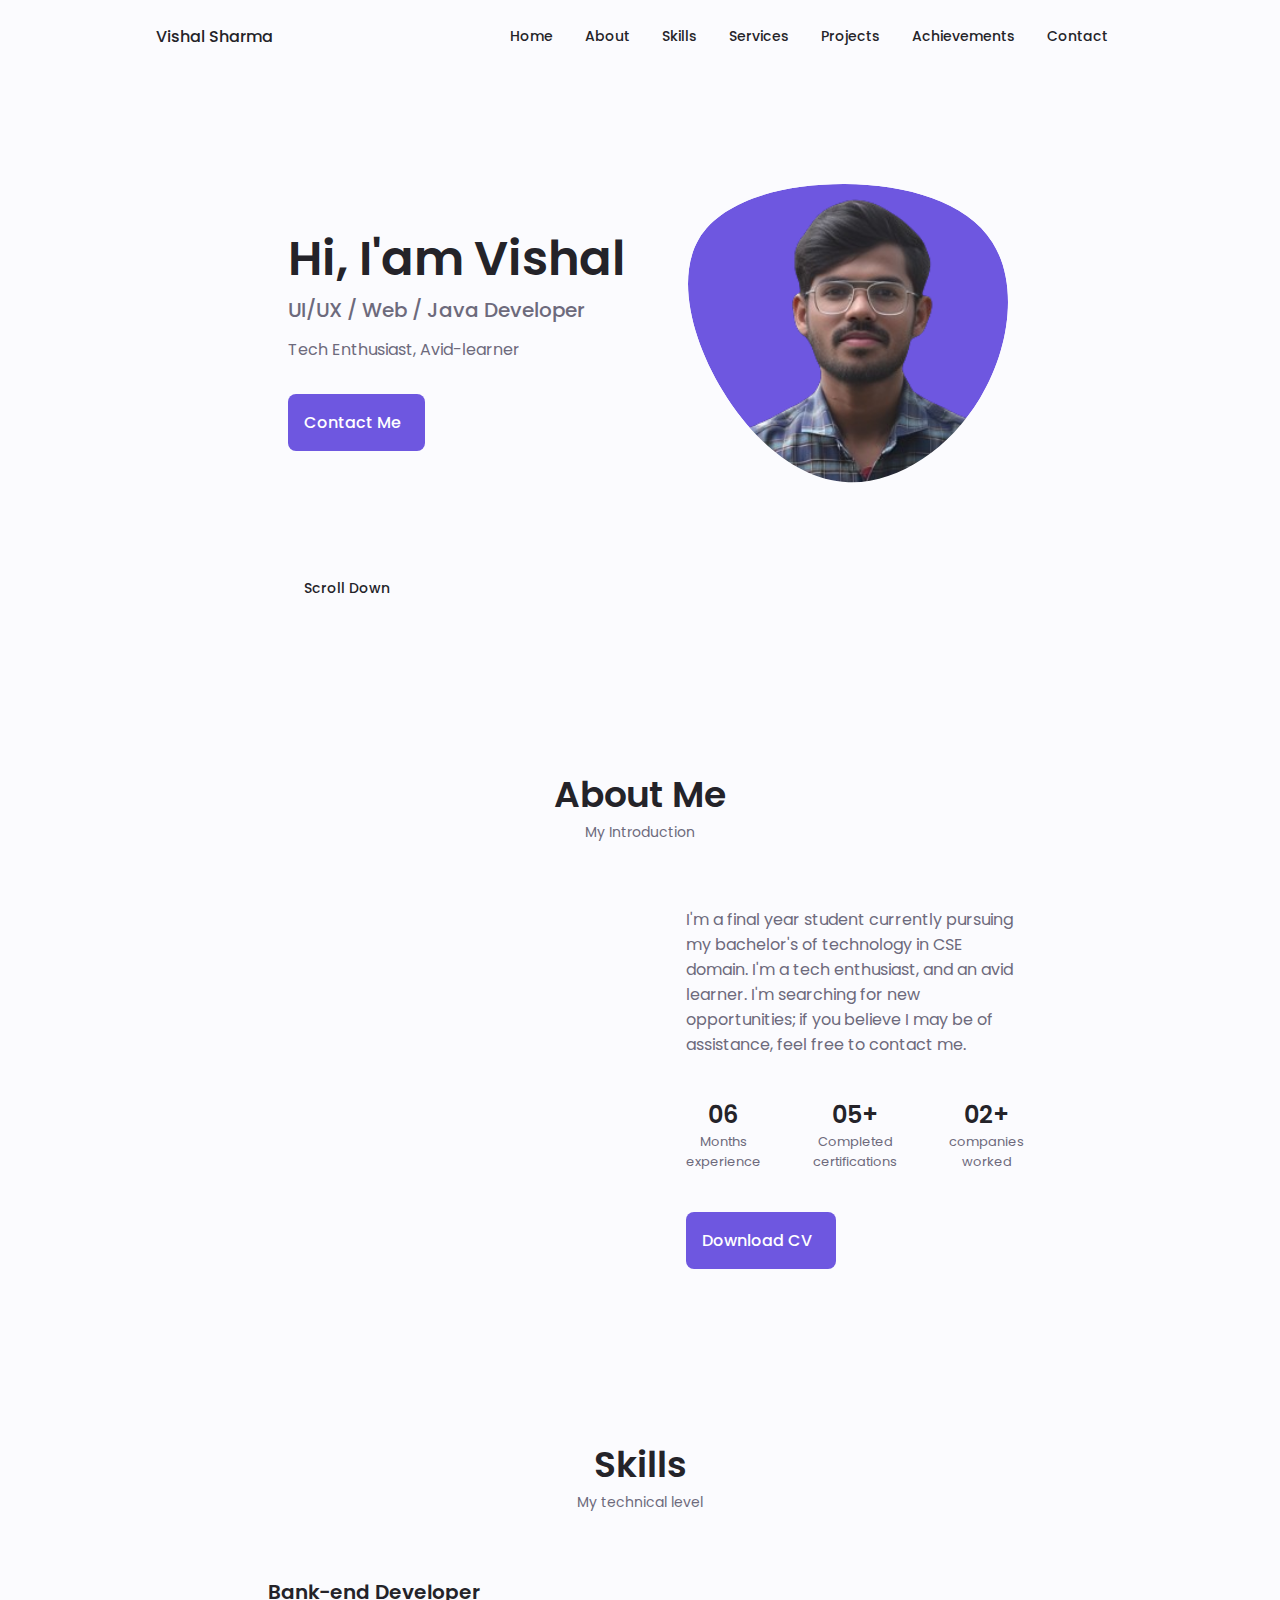
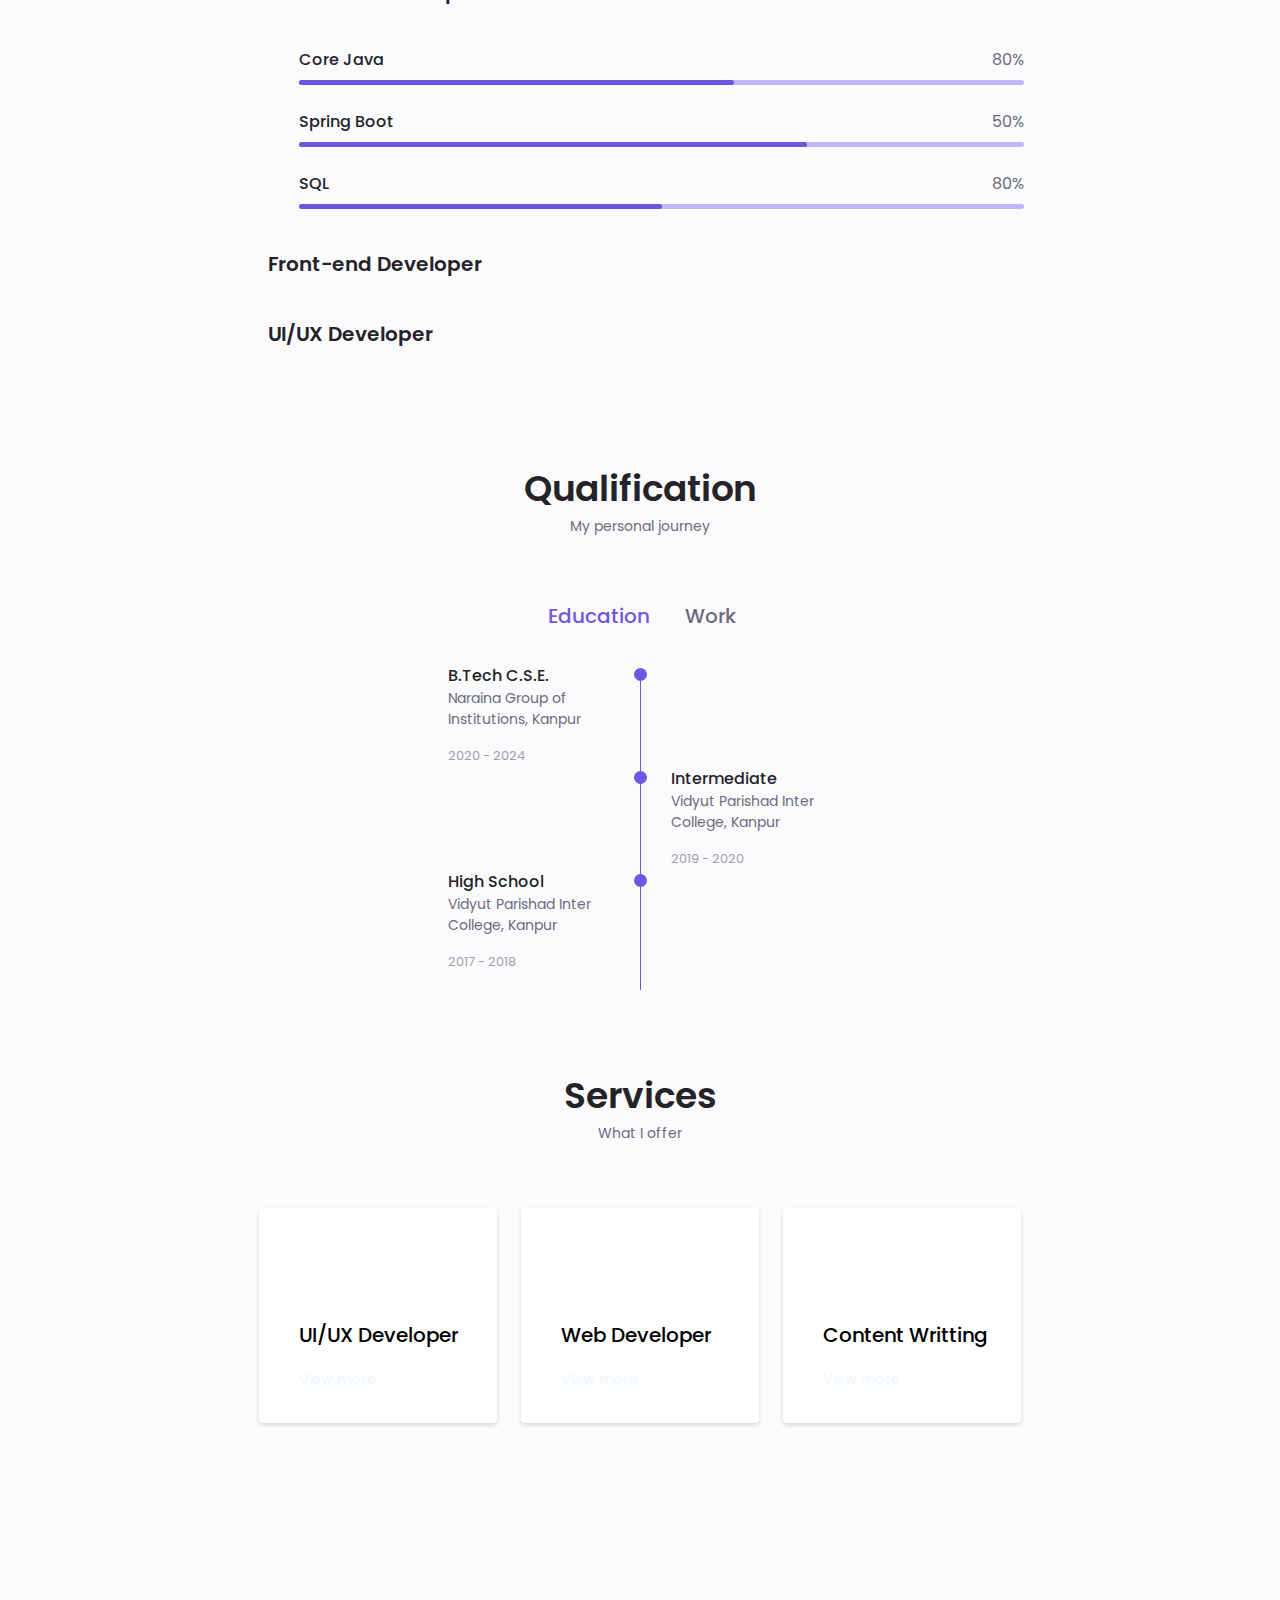
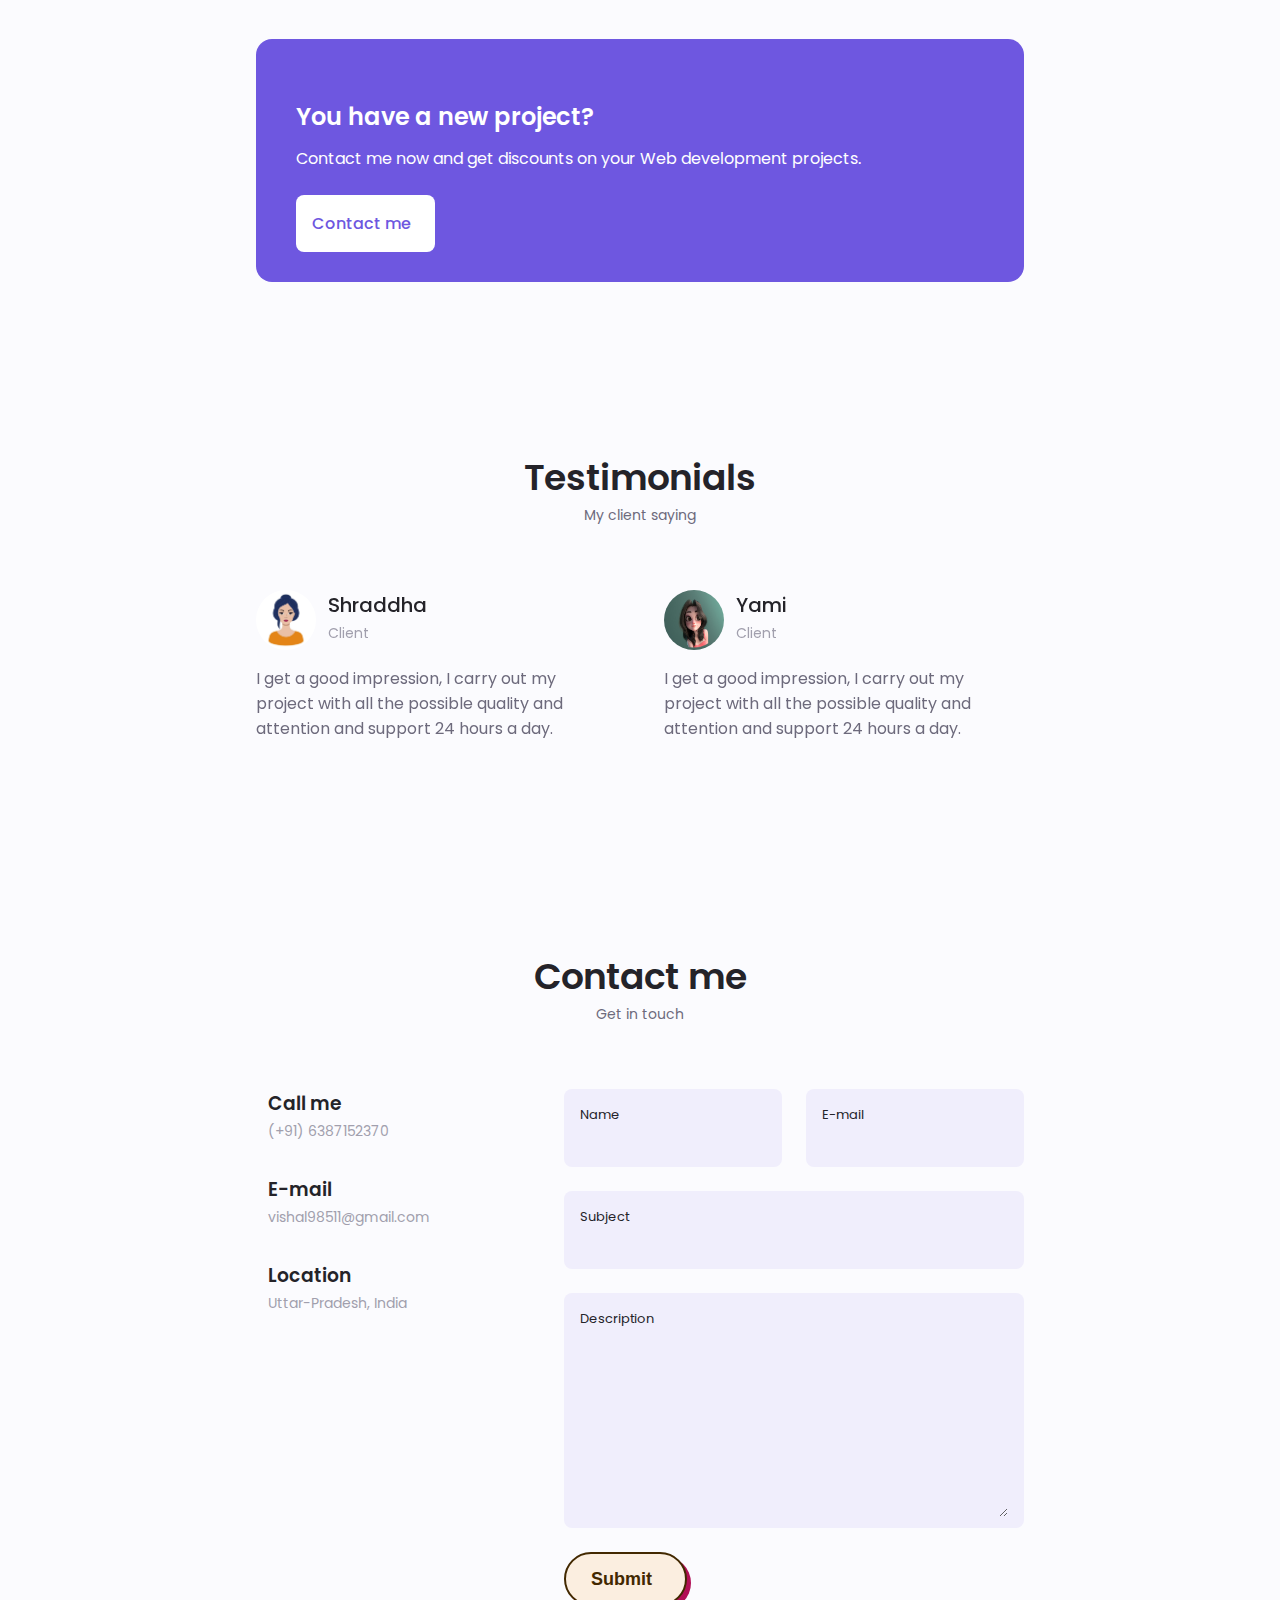
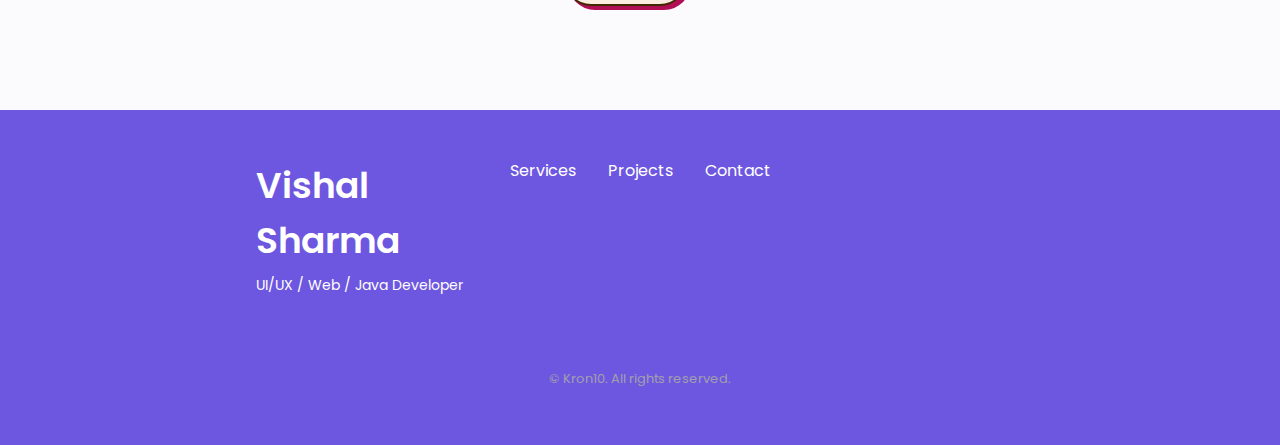
==== index.html @ 77341aa9 "Update index.html" ====
<!DOCTYPE html>
    <html lang="en">
    <head>
        <meta charset="UTF-8">
        <meta name="viewport" content="width=device-width, initial-scale=1.0">
              <link rel="shortcut icon" href="/packages/images/favicon.ico" type="image/x-icon">

        <!--==================== UNICONS ====================-->
        <link rel="stylesheet" href="https://unicons.iconscout.com/release/v4.0.0/css/line.css">
        
        <!--==================== SWIPER CSS ====================-->
        <link rel="stylesheet" href="./packages/css/swiper-bundle.min.css">
        
        <!--==================== CSS ====================-->
        <link rel="stylesheet" href="./packages/css/styles.css">

        <title>Vishal Sharma</title>
    </head>
    <body>
        <!--==================== HEADER ====================-->
        <header class="header" id="header">
            <nav class="nav container">
                <a href="#" class="nav__logo">Vishal Sharma</a>
                <div class="nav__menu" id="nav-menu">
                    <ul class="nav__list grid">
                        <li class="nav__item">
                            <a href="#home" class="nav__link">
                                <i class="uil uil-estate nav__icon"></i>Home
                            </a>
                        </li>
                        <li class="nav__item">
                            <a href="#about" class="nav__link">
                                <i class="uil uil-user nav__icon"></i>About
                            </a>
                        </li>
                        <li class="nav__item">
                            <a href="#skills" class="nav__link">
                                <i class="uil uil-file-alt nav__icon"></i>Skills
                            </a>
                        </li>
                          <li class="nav__item">
                            <a href="#services" class="nav__link">
                                <i class="uil uil-briefcase-alt nav__icon"></i>Services
                            </a>
                        </li>
                        <li class="nav__item">
                            <a href="/Project.html" class="nav__link">
                                <i class="uil uil-scenery nav__icon"></i>Projects                             
                            </a>
                        </li>
                        <li class="nav__item">
                            <a href="/Achievements.html" class="nav__link">
                                <i class="uil uil-scenery nav__icon"></i>Achievements                             
                            </a>
                        </li>
                        <li class="nav__item">
                            <a href="#contact" class="nav__link">
                                <i class="uil uil-message nav__icon"></i>Contact                               
                            </a>
                        </li>
                    </ul>
                    <i class="uil uil-times nav__close" id="nav-close"></i>
                </div>
                <div class="nav__btns">
                    <!-- Theme change button -->

                    <i class="uil uil-moon change-theme" id="theme-button"></i>

                    <div class="nav__toggle" id="nav-toggle">
                        <i class="uil uil-apps"></i>
                    </div>
                </div>
            </nav>
        </header>

        <!--==================== MAIN ====================-->
        <main class="main">
            <!--==================== HOME ====================-->
            <section class="home section" id="home">
                <div class="home__container container grid">
                    <div class="home__content grid">
                        <div class="home__social">
                            <a href="https://www.linkedin.com/in/vishal-sharma-kron10/" target="_blank" class="home__social-icon">
                                <i class="uil uil-linkedin-alt"></i>
                            </a>
                            <a href="https://www.instagram.com/i_kron10/" target="_blank" class="home__social-icon">
                                <i class="uil uil-instagram-alt"></i>
                            </a>
                            <a href="https://github.com/KRON100" target="_blank" class="home__social-icon">
                                <i class="uil uil-github-alt"></i>
                            </a>
                        </div>

                        <div class="home__img">
                            <svg class="home__blob" viewBox="0 0 200 187" xmlns="http://www.w3.org/2000/svg" xmlns:xlink="http://www.w3.org/1999/xlink">
                                <mask id="mask0" mask-type="alpha">
                                    <path d="M190.312 36.4879C206.582 62.1187 201.309 102.826 182.328 134.186C163.346 165.547 
                                    130.807 187.559 100.226 186.353C69.6454 185.297 41.0228 161.023 21.7403 129.362C2.45775 
                                    97.8511 -7.48481 59.1033 6.67581 34.5279C20.9871 10.1032 59.7028 -0.149132 97.9666 
                                    0.00163737C136.23 0.303176 174.193 10.857 190.312 36.4879Z"/>
                                </mask>
                                <g mask="url(#mask0)">
                                    <path d="M190.312 36.4879C206.582 62.1187 201.309 102.826 182.328 134.186C163.346 
                                    165.547 130.807 187.559 100.226 186.353C69.6454 185.297 41.0228 161.023 21.7403 
                                    129.362C2.45775 97.8511 -7.48481 59.1033 6.67581 34.5279C20.9871 10.1032 59.7028 
                                    -0.149132 97.9666 0.00163737C136.23 0.303176 174.193 10.857 190.312 36.4879Z"/>
                                    <image class="home__blob-img" x="" xlink:href="packages/images/1704953574061__1_-removebg-preview.png"/>
                                </g>
                            </svg>
                        </div>

                        <div class="home__data">
                            <h1 class="home__title">Hi, I'am Vishal</h1>
                            <h3 class="home__subtitle">UI/UX / Web / Java Developer</h3>
                            <p class="home__description">Tech Enthusiast, Avid-learner</p>
                            <a href="#contact" class="button button--flex home__button">
                                Contact Me<i class="uil uil-message button__icon"></i>
                            </a>
                        </div>
                    </div>

                    <div class="home__scroll">
                        <a href="#about" class="home__scroll-button button--flex">
                            <i class="uil uil-mouse-alt home__scroll-mouse"></i>
                            <span class="home__scroll-name">Scroll Down</span>
                            <i class="uil uil-arrow-down home__scroll-arrow"></i>
                        </a>
                    </div>
                </div>
            </section>

            <!--==================== ABOUT ====================-->
            <section class="about section" id="about">
                <h2 class="section__title">About Me</h2>
                <span class="section__subtitle">My Introduction</span>

                <div class="about__container container grid">
                    <img src="/packages/images/17061628872411.JPG" alt="" class="about__img">
                    <div class="about__data">
                        <p class="about__description">
                            I'm a final year student currently pursuing my bachelor's of technology in CSE domain. I'm a tech enthusiast, and an avid learner. I'm searching for new opportunities; if you believe I may be of assistance, feel free to contact me.
                        </p>
                        <div class="about__info">
                            <div>
                                <span class="about__info-title">06</span>
                                <span class="about__info-name">Months <br> experience</span>
                            </div>
                            <div>
                                <span class="about__info-title">05+</span>
                                <span class="about__info-name">Completed <br> certifications</span>
                            </div>
                            <div>
                                <span class="about__info-title">02+</span>
                                <span class="about__info-name">companies<br>worked</span>
                            </div>
                        </div>

                        <div class="about__buttons">
                            <a download="" href="packages/pdf/" class="button button--flex">
                                Download CV<i class="uil uil-download-alt button__icon"></i>
                            </a>
                        </div>
                    </div>
                </div>
            </section>

            <!--==================== SKILLS ====================-->
            <section class="skills section" id="skills">
                <h2 class="section__title">Skills</h2>
                <span class="section__subtitle">My technical level</span>

                <div class="skills__container container grid">
                    <div>
                         <!--==================== SKILL-1 ====================-->
                        <div class="skills__content skills__open">
                            <div class="skills__header">
                                <i class="uil uil-brackets-curly skills__icon"></i>
                               <div>
                                   <h1 class="skills__title">Bank-end Developer</h1>
                                   
                               </div>

                               <i class="uil uil-angle-down skills__arrow"></i>
                            </div>
                            <div class="skills__list grid">
                                <div class="skills__data">
                                    <div class="skills__titles">
                                        <h3 class="skills__name">Core Java</h3>
                                        <span class="skills__number">80%</span>
                                    </div>
                                    <div class="skills__bar">
                                        <span class="skills__percentage skills__python"></span>
                                    </div>
                                </div>
                               <div class="skills__data">
                                   <div class="skills__titles">
                                       <h3 class="skills__name">Spring Boot</h3>
                                       <span class="skills__number">50%</span>
                                   </div>
                                   <div class="skills__bar">
                                       <span class="skills__percentage skills__tab"></span>
                                   </div>
                               </div>
                               <div class="skills__data">
                                   <div class="skills__titles">
                                       <h3 class="skills__name">SQL</h3>
                                       <span class="skills__number">80%</span>
                                   </div>
                                   <div class="skills__bar">
                                       <span class="skills__percentage skills__sql"></span>
                                   </div>
                               </div>
                            </div>
                        </div>
                         <!--==================== SKILLS 2 ====================-->
                        <div class="skills__content skills__close">
                            <div class="skills__header">
                                <i class="uil uil-arrow skills__icon"></i>
                               <div>
                                   <h1 class="skills__title">Front-end Developer</h1>
                               </div>

                               <i class="uil uil-angle-down skills__arrow"></i>
                            </div>
                            <div class="skills__list grid">
                                <div class="skills__data">
                                    <div class="skills__titles">
                                        <h3 class="skills__name">HTML</h3>
                                        <span class="skills__number">80%</span>
                                    </div>
                                    <div class="skills__bar">
                                        <span class="skills__percentage skills__bank"></span>
                                    </div>
                               </div>
                               <div class="skills__data">
                                   <div class="skills__titles">
                                       <h3 class="skills__name">CSS</h3>
                                       <span class="skills__number">80%</span>
                                   </div>
                                   <div class="skills__bar">
                                       <span class="skills__percentage skills__counter"></span>
                                   </div>
                               </div>
                               <div class="skills__data">
                                    <div class="skills__titles">
                                      <h3 class="skills__name">Tailwind</h3>
                                      <span class="skills__number">50%</span>
                                    </div>
                                    <div class="skills__bar">
                                       <span class="skills__percentage skills__google"></span>
                                    </div>
                                </div>
                                <div class="skills__data">
                                   <div class="skills__titles">
                                       <h3 class="skills__name">Bootstrap</h3>
                                       <span class="skills__number">80%</span>
                                   </div>
                                   <div class="skills__bar">
                                       <span class="skills__percentage skills__office"></span>
                                   </div>
                                </div>
                                <div class="skills__data">
                                    <div class="skills__titles">
                                        <h3 class="skills__name">JavaScript</h3>
                                        <span class="skills__number">50%</span>
                                    </div>
                                    <div class="skills__bar">
                                        <span class="skills__percentage skills__office"></span>
                                    </div>
                                 </div>
                            </div>
                        </div>
                    </div>

                    <div>
                        <!--==================== SKILLS 3 ====================-->
                        <div class="skills__content skills__close">
                            <div class="skills__header">
                               <i class="uil uil-money-bill skills__icon"></i>
                               <div>
                                   <h1 class="skills__title">UI/UX Developer</h1>
                               </div>

                               <i class="uil uil-angle-down skills__arrow"></i>
                            </div>
                            <div class="skills__list grid">
                                <div class="skills__data">
                                    <div class="skills__titles">
                                        <h3 class="skills__name">Canva</h3>
                                        <span class="skills__number">80%</span>
                                    </div>
                                    <div class="skills__bar">
                                        <span class="skills__percentage skills__html"></span>
                                    </div>
                                </div>
                               <div class="skills__data">
                                   <div class="skills__titles">
                                       <h3 class="skills__name">Figma</h3>
                                       <span class="skills__number">50%</span>
                                   </div>
                                   <div class="skills__bar">
                                       <span class="skills__percentage skills__css"></span>
                                   </div>
                               </div>
                           </div>
                       </div>
                    </div>
                </div>
            </section>

              <!--==================== QUALIFICATION ====================-->
        <section class="qualification__section">
            <h2 class="section__title">Qualification</h2>
            <span class="section__subtitle">My personal journey</span>

            <div class="qualification__container container">
                <div class="qualification__tabs">
                    <div class="qualification__button button--flex qualification__active" data-target='#education'>
                        <i class="uil uil-graduation-cap qualification__icon"></i>
                        Education
                    </div>

                    <div class="qualification__button button--flex" data-target="#work">
                        <i class="uil uil-briefcase-alt qualification__icon"></i>
                        Work
                    </div>
                </div>

                <div class="qualification__sections">
            <!--==================== QUALIFICATION CONTENT 1 ====================-->
            <div class="qualification__content qualification__active" data-content id="education">
             <!--==================== QUALIFICATION 1 ====================--> 
             <div class="qualification__data">
                 <div>
                     <h3 class="qualification__title">B.Tech C.S.E.</h3>
                     <span class="qualification__subtitle">Naraina Group of Institutions, Kanpur</span>
                     <div class="qualification__calendar">
                        <i class="uil uil-calendar-alt"></i>
                        2020 - 2024
                     </div>
                 </div>

                 <div>
                     <span class="qualification__rounder"></span>
                     <span class="qualification__line"></span>
                 </div>
             </div>
             
             <!--==================== QUALIFICATION 2 ====================--> 
             <div class="qualification__data">
                <div></div>
                <div>
                   <span class="qualification__rounder"></span>
                   <span class="qualification__line"></span>
                </div>

                <div>
                    <h3 class="qualification__title">Intermediate</h3>
                    <span class="qualification__subtitle">Vidyut Parishad Inter College, Kanpur</span>
                    <div class="qualification__calendar">
                       <i class="uil uil-calendar-alt"></i>
                       2019 - 2020
                    </div>
                </div>
            </div> 

            <!--==================== QUALIFICATION 3 ====================--> 
            <div class="qualification__data">
                <div>
                    <h3 class="qualification__title">High School</h3>
                    <span class="qualification__subtitle">Vidyut Parishad Inter College, Kanpur</span>
                    <div class="qualification__calendar">
                       <i class="uil uil-calendar-alt"></i>
                       2017 - 2018
                    </div>
                </div>

                <div>
                    <span class="qualification__rounder"></span>
                    <span class="qualification__line"></span>
                </div>
            </div> 
            </div>
            
            <!--==================== QUALIFICATION CONTENT 2 ====================-->
            <div class="qualification__content" data-content id="work">
                <!--==================== QUALIFICATION 1 ====================--> 
                <div class="qualification__data">
                    <div>
                        <h3 class="qualification__title">Web Development Intern</h3>
                        <span class="qualification__subtitle">CodeClause</span>
                        <div class="qualification__calendar">
                           <i class="uil uil-calendar-alt"></i>
                           May 2023 - June 2023
                        </div>
                    </div>
   
                    <div>
                        <span class="qualification__rounder"></span>
                        <span class="qualification__line"></span>
                    </div>
                </div>
                
                <!--==================== QUALIFICATION 2 ====================--> 
                <div class="qualification__data">
                   <div></div>
                   <div>
                      <span class="qualification__rounder"></span>
                      <span class="qualification__line"></span>
                   </div>
   
                   <div>
                       <h3 class="qualification__title">Web Development Intern</h3>
                       <span class="qualification__subtitle">Lets Grow More</span>
                       <div class="qualification__calendar">
                          <i class="uil uil-calendar-alt"></i>
                          Mar 2023 - Apr 2023
                       </div>
                   </div>
               </div> 
   
               <!--==================== QUALIFICATION 3 ====================--> 
               <div class="qualification__data">
                   <div>
                       <h3 class="qualification__title">Web Development Intern</h3>
                       <span class="qualification__subtitle">Sparks Foundation</span>
                       <div class="qualification__calendar">
                          <i class="uil uil-calendar-alt"></i>
                          Jan 2023 - Feb 2023
                       </div>
                   </div>
   
                   <div>
                       <span class="qualification__rounder"></span>
                       <!-- <span class="qualification__line"></span> -->
                   </div>
               </div> 
          
               </div> 
             
               </div>
            </div>
        </section>
      
        <!--==================== SERVICES ====================-->
        <section class="services section" id="services">
            <h2 class="section__title">Services</h2>
            <span class="section__subtitle">What I offer</span>

            <div class="services__container container grid">
        <!--==================== SERVICES 1 ====================-->  
        <div class="services__content">
            <div>
                <i class="uil uil-analytics services__icon"></i>
                <h3 class="services__title">UI/UX Developer<br></h3>
            </div>
            <span class="button button--flex button--small button--link services__button">
                View more
                <i class="uil uil-arrow-right button__icon"></i>
            </span>

            <div class="services__modal">
                <div class="services__modal-content">
                    <h4 class="services__modal-title">UI/UX Development<br></h4>
                    <i class="uil uil-times services__modal-close"></i>

                    <ul class="services__modal-services grid">
                        <li class="services__modal-service">
                            <i class="uil uil-check-circle services__modal-icon"></i>
                            <p>Mobile and Web User Interface Design.</p>
                        </li>

                        <li class="services__modal-service">
                            <i class="uil uil-check-circle services__modal-icon"></i>
                            <p>Market Research & Analysis.</p>
                        </li>

                        <li class="services__modal-service">
                            <i class="uil uil-check-circle services__modal-icon"></i>
                            <p>Concept Presentation.</p>
                        </li>

                        <li class="services__modal-service">
                            <i class="uil uil-check-circle services__modal-icon"></i>
                            <p>Fully Functional UX/UI.</p>
                        </li>
                    </ul>
                </div>
            </div>
        </div>  
        
        <!--==================== SERVICES 2 ====================--> 
        <div class="services__content">
            <div>
                <i class="uil uil-arrow services__icon"></i>
                <h3 class="services__title">Web Developer<br> </h3>
            </div>
            <span class="button button--flex button--small button--link services__button">
                View more
                <i class="uil uil-arrow-right button__icon"></i>
            </span>

            <div class="services__modal">
                <div class="services__modal-content">
                    <h4 class="services__modal-title">Web Development<br></h4>
                    <i class="uil uil-times services__modal-close"></i>

                    <ul class="services__modal-services grid">
                        <li class="services__modal-service">
                            <i class="uil uil-check-circle services__modal-icon"></i>
                            <p>Front-end Development.</p>
                        </li>

                        <li class="services__modal-service">
                            <i class="uil uil-check-circle services__modal-icon"></i>
                            <p>Back-end Development.</p>
                        </li>

                        <li class="services__modal-service">
                            <i class="uil uil-check-circle services__modal-icon"></i>
                            <p>Database Connectivity.</p>
                        </li>

                        <li class="services__modal-service">
                            <i class="uil uil-check-circle services__modal-icon"></i>
                            <p>API Integration.</p>
                        </li>
                    </ul>
                </div>
            </div>
        </div>  
       
        <!--==================== SERVICES 3 ====================-->
        <div class="services__content">
            <div>
                <i class="uil uil-money-bill services__icon"></i>
                <h3 class="services__title">Content Writting<br></h3>
            </div>
            <span class="button button--flex button--small button--link services__button">
                View more
                <i class="uil uil-arrow-right button__icon"></i>
            </span>

            <div class="services__modal">
                <div class="services__modal-content">
                    <h4 class="services__modal-title">Content Writting<br></h4>
                    <i class="uil uil-times services__modal-close"></i>

                    <ul class="services__modal-services grid">
                        <li class="services__modal-service">
                            <i class="uil uil-check-circle services__modal-icon"></i>
                            <p>Social Media Content.</p>
                        </li>

                        <li class="services__modal-service">
                            <i class="uil uil-check-circle services__modal-icon"></i>
                            <p>Blog Post Writing.</p>
                        </li>

                        <li class="services__modal-service">
                            <i class="uil uil-check-circle services__modal-icon"></i>
                            <p>Landing Pages.</p>
                        </li>

                        <li class="services__modal-service">
                            <i class="uil uil-check-circle services__modal-icon"></i>
                            <p>Resume Writting.</p>
                        </li>
                    </ul>
                </div>
            </div>
        </div> 
  
       
        </div>
        </section>

        <!--==================== PROJECT IN MIND ====================-->
        <section class="project section">

            <div class="project__bg">
                <div class="project__container container grid">
                    <div class="project__data">
                        <h2 class="project__title">You have a new project?</h2>
                        <p class="project__description">Contact me now and get discounts on your Web development projects.</p>
                        <a href="#contact" class="button button--flex button--white">Contact me
                            <i class="uil uil-message project__icon button__icon"></i>
                        </a>
                       
                    </div>
                    <!-- <img src="assets/img/project.png" alt="" class="project__img"> -->
                </div>
            </div>

        </section>

        <!--==================== TESTIMONIAL ====================-->
        <section class="testimonial section">

            <h2 class="section__title">Testimonials</h2>
            <span class="section__subtitle">My client saying</span>

            <div class="testimonial__container container swiper-container">
                <div class="swiper-wrapper">
                <!--==================== TESTIMONIAL 1 ====================-->
                    <div class="testimonial__content swiper-slide">
                        <div class="testimonial__data">
                            <div class="testimonial__header">
                                <img src="./packages/images/beautiful-girl-with-blue-hair-avatar-of-woman-for-social-network-vector.jpg" alt="" class="testimonial__img">
                                
                                <div>
                                    <h3 class="testimonial__name">Shraddha</h3>
                                    <span class="testimonial__client">Client</span>
                                </div>
                            </div>
                            <div>
                                <i class="uil uil-star testimonial__icon-star"></i>
                                <i class="uil uil-star testimonial__icon-star"></i>
                                <i class="uil uil-star testimonial__icon-star"></i>
                                <i class="uil uil-star testimonial__icon-star"></i>
                                <i class="uil uil-star testimonial__icon-star"></i>
                            </div>
                        </div>

                        <p class="testimonial__description">I get a good impression, I carry out my project with all the 
                            possible quality and attention and support 24 hours a day.
                        </p>
                    </div>
                    <!--==================== TESTIMONIAL 2 ====================-->
                    <div class="testimonial__content swiper-slide">
                        <div class="testimonial__data">
                            <div class="testimonial__header">
                                <img src="./packages/images/fuzhe-xiu-avatargirl-2.jpg" alt="" class="testimonial__img">
                                
                                <div>
                                    <h3 class="testimonial__name">Yami</h3>
                                    <span class="testimonial__client">Client</span>
                                </div>
                            </div>
                            <div>
                                <i class="uil uil-star testimonial__icon-star"></i>
                                <i class="uil uil-star testimonial__icon-star"></i>
                                <i class="uil uil-star testimonial__icon-star"></i>
                                <i class="uil uil-star testimonial__icon-star"></i>
                                <i class="uil uil-star testimonial__icon-star"></i>
                            </div>
                        </div>

                        <p class="testimonial__description">I get a good impression, I carry out my project with all the 
                            possible quality and attention and support 24 hours a day.
                        </p>
                    </div>
                    <!--==================== TESTIMONIAL 3 ====================-->
                    <div class="testimonial__content swiper-slide">
                        <div class="testimonial__data">
                            <div class="testimonial__header">
                                <img src="./packages/images/images.jpeg" alt="" class="testimonial__img">
                                
                                <div>
                                    <h3 class="testimonial__name">Ankit</h3>
                                    <span class="testimonial__client">Client</span>
                                </div>
                            </div>
                            <div>
                                <i class="uil uil-star testimonial__icon-star"></i>
                                <i class="uil uil-star testimonial__icon-star"></i>
                                <i class="uil uil-star testimonial__icon-star"></i>
                                <i class="uil uil-star testimonial__icon-star"></i>
                                <i class="uil uil-star testimonial__icon-star"></i>
                            </div>
                        </div>

                        <p class="testimonial__description">I get a good impression, I carry out my project with all the 
                            possible quality and attention and support 24 hours a day.</p>
                    </div>      
                </div>

                <!--Add pagination-->
                <div class="swiper-pagination swiper-pagination-testimonial"></div>
            </div>
            </section>

        <!--==================== CONTACT ME ====================-->
        <section class="contact section" id="contact">
            <h2 class="section__title">Contact me</h2>
            <span class="section__subtitle">Get in touch</span>

            <div class="contact__container container grid">
                <div>
                    <div class="contact__information">
                        <i class="uil uil-phone-alt contact__icon"></i>
                        <div>
                            <h3 class="contact__title">Call me</h3>
                            <span class="contact__subtitle">(+91) 6387152370</span>
                        </div>
                    </div>
            
                    <div class="contact__information">
                        <i class="uil uil-envelope contact__icon"></i>
                        <div>
                            <h3 class="contact__title">E-mail</h3>
                            <span class="contact__subtitle">vishal98511@gmail.com</span>
                        </div>
                    </div>
            
                    <div class="contact__information">
                        <i class="uil uil-map-marker contact__icon"></i>
                        <div>
                            <h3 class="contact__title">Location</h3>
                            <span class="contact__subtitle">Uttar-Pradesh, India</span>
                        </div>
                    </div>
                </div>
            
                <form action="https://api.web3forms.com/submit" method="POST" class="contact__form grid" id="contactForm">
                    <input type="hidden" name="access_key" value="c6cb109e-f950-4c56-9a80-e3de25b8701d">
                    <div class="contact__inputs grid">
                        <div class="contact__content">
                            <label for="name" class="contact__label">Name</label>
                            <input type="text" name="name" id="name" class="contact__input" required>
                            <span class="error-message" id="nameError"></span>
                        </div>
            
                        <div class="contact__content">
                            <label for="email" class="contact__label">E-mail</label>
                            <input type="email" name="email" id="email" class="contact__input" required>
                            <span class="error-message" id="emailError"></span>
                        </div>
                    </div>
            
                    <div class="contact__content">
                        <label for="subject" class="contact__label">Subject</label>
                        <input type="text" name="subject" id="subject" class="contact__input" required>
                        <span class="error-message" id="subjectError"></span>
                    </div>
            
                    <div class="contact__content">
                        <label for="message" class="contact__label">Description</label>
                        <textarea name="message" id="message" cols="0" rows="7" class="contact__input" required></textarea>
                        <span class="error-message" id="messageError"></span>
                    </div>
            
                    <div>
                        <button class="button-74" role="button" type="submit">Submit
                            <i class="uil uil-message button__icon"></i>
                        </button>
                    </div>
                </form>
            </div>

        </section>
    </main>

    <!--==================== FOOTER ====================-->
    <footer class="footer">

        <div class="footer__bg">
            <div class="footer__container container grid">
                <div>
                    <h1 class="footer__title">Vishal Sharma</h1>
                    <span class="footer__subtitle">UI/UX / Web / Java Developer</span>
                </div>

                <ul class="footer__links">
                    <li>
                        <a href="#services" class="footer__link">Services</a>
                    </li>
                    <li>
                        <a href="#portfolio" class="footer__link">Projects</a>
                    </li>
                    <li>
                        <a href="#contact" class="footer__link">Contact</a>
                    </li>
                </ul>

                <div class="footer__socials">
                    <a href="https://www.facebook.com/profile.php?id=100084625735377" target="_blank" class="footer__social">
                        <i class="uil uil-facebook"></i>
                    </a>
                    <a href="https://www.instagram.com/i_kron10/" target="_blank" class="footer__social">
                        <i class="uil uil-instagram"></i>
                    </a>
                    <a href="https://www.linkedin.com/in/vishal-sharma-kron10/" target="_blank" class="footer__social">
                        <i class="uil uil-linkedin-alt"></i>
                    </a>
                </div>
            </div>
            <p class="footer__copy">&#169; Kron10. All rights reserved.</p>
        </div>
    </footer>

    <!--==================== SCROLL TOP ====================-->
    <a href="#" class="scrollup" id="scroll-up">
        <i class="uil uil-arrow-up scrollup__icon"></i>
    </a>
    

    <!--==================== SWIPER JS ====================-->
    <script src="./packages/js/swiper-bundle.min.js"></script>

    <!--==================== MAIN JS ====================-->
    <script src="./packages/js/main.js"></script>
</body>

</html>
---- packages/css/styles.css ----
/* ==================== GOOGLE FONTS ====================*/
@import url("https://fonts.googleapis.com/css2?family=Poppins:wght@400;500;600&display=swap");

/*==================== VARIABLES CSS ====================*/
:root {
  --header-height: 3rem;

  /*========== Colors ==========*/
  /* Change favorite color */
  --hue-color: 250; /*Purple 250 - Green 142 - Blue 230 - Pink 340*/

  /* HSL color mode */
  --first-color: hsl(var(--hue-color), 69%, 61%);
  --first-color-second: hsl(var(--hue-color), 69%, 61%);
  --first-color-alt: hsl(var(--hue-color), 57%, 53%);
  --first-color-lighter: hsl(var(--hue-color), 92%, 85%);
  --title-color: hsl(var(--hue-color), 8%, 15%);
  --text-color: hsl(var(--hue-color), 8%, 45%);
  --text-color-light: hsl(var(--hue-color), 8%, 65%);
  --input-color: hsl(var(--hue-color), 70%, 96%);
  --body-color: hsl(var(--hue-color), 60%, 99%);
  --container-color: #fff;
  --scroll-bar-color: hsl(var(--hue-color), 12%, 90%);
  --scroll-thumb-color: hsl(var(--hue-color), 12%, 80%);

  /*========== Font and typography ==========*/
  --body-font: "Poppins", sans-serif;

  /* .5rem = 8px, 1rem = 16px, 1.5rem = 24px ... */
  --big-font-size: 2rem;
  --h1-font-size: 1.5rem;
  --h2-font-size: 1.25rem;
  --h3-font-size: 1.125rem;
  --normal-font-size: 0.938rem;
  --small-font-size: 0.813rem;
  --smaller-font-size: 0.75rem;

  /*========== Font weight ==========*/
  --font-medium: 500;
  --font-semi-bold: 600;

  /*========== Margenes Bottom ==========*/
  /* .25rem = 4px, .5rem = 8px, .75rem = 12px ... */
  --mb-0-25: 0.25rem;
  --mb-0-5: 0.5rem;
  --mb-0-75: 0.75rem;
  --mb-1: 1rem;
  --mb-1-5: 1.5rem;
  --mb-2: 2rem;
  --mb-2-5: 2.5rem;
  --mb-3: 3rem;

  /*========== z index ==========*/
  --z-tooltip: 10;
  --z-fixed: 100;
  --z-modal: 1000;
}

/* Font size for large devices */
@media screen and (min-width: 968px) {
  :root {
    --big-font-size: 3rem;
    --h1-font-size: 2.25rem;
    --h2-font-size: 1.5rem;
    --h3-font-size: 1.25rem;
    --normal-font-size: 1rem;
    --small-font-size: 0.875rem;
    --smaller-font-size: 0.813rem;
  }
}

/*========== Variables Dark theme ==========*/
body.dark-theme {
  /* HSL color mode */
  --first-color-second: hsl(var(--hue-color), 30%, 8%);
  --title-color: hsl(var(--hue-color), 8%, 95%);
  --text-color: hsl(var(--hue-color), 8%, 45%);
  --text-color-light: hsl(var(--hue-color), 8%, 75%);
  --input-color: hsl(var(--hue-color), 29%, 16%);
  --body-color: hsl(var(--hue-color), 28%, 12%);
  --container-color: hsl(var(--hue-color), 29%, 16%);
  --scroll-bar-color: hsl(var(--hue-color), 12%, 48%);
  --scroll-thumb-color: hsl(var(--hue-color), 12%, 36%);
}

/*========== Button Dark/Light ==========*/
.nav__btns {
  display: flex;
  align-items: center;
}

.change-theme {
  font-size: 1.25rem;
  color: var(--title-color);
  margin-right: var(--mb-1);
  cursor: pointer;
}

.change-theme:hover {
  color: var(--first-color);
}

/*==================== BASE ====================*/

* {
  box-sizing: border-box;
  padding: 0;
  margin: 0;
}

html {
  scroll-behavior: smooth;
}

body {
  margin: 0 0 var(--header-height) 0;
  font-family: var(--body-font);
  font-size: var(--normal-font-size);
  background-color: var(--body-color);
  color: var(--text-color);
}

h1,
h2,
h3,
h4 {
  color: var(--title-color);
  font-weight: var(--font-semi-bold);
}

ul {
  list-style: none;
}

a {
  text-decoration: none;
}

img {
  width: 100%;
  height: auto;
}

/*==================== REUSABLE CSS CLASSES ====================*/
.section {
  padding: 2rem 0 4rem;
  margin-bottom: 40px;
}

.section__title {
  font-size: var(--h1-font-size);
}

.section__subtitle {
  display: block;
  font-size: var(--small-font-size);
  margin-bottom: var(--mb-2);
}

.section__title,
.section__subtitle {
  text-align: center;
}

/*==================== LAYOUT ====================*/

.container {
  max-width: 768px;
  margin-left: var(--mb-1-5);
  margin-right: var(--mb-1-5);
}

.grid {
  display: grid;
  gap: 1.5rem;
}

.header {
  width: 100%;
  position: fixed;
  bottom: 0;
  left: 0;
  z-index: var(--z-fixed);
  background-color: var(--body-color);
}

/*==================== NAV ====================*/
.nav {
  max-width: 968px;
  height: var(--header-height);
  display: flex;
  justify-content: space-between;
  align-items: center;
}

.nav__logo,
.nav__toggle {
  color: var(--title-color);
  font-weight: var(--font-medium);
}

.nav__logo:hover {
  color: var(--first-color);
}

.nav__toggle {
  font-size: 1.1rem;
  cursor: pointer;
}

.nav__toggle:hover {
  color: var(--first-color);
}

@media screen and (max-width: 767px) {
  .nav__menu {
    position: fixed;
    bottom: -100%;
    left: 0;
    width: 100%;
    background-color: var(--body-color);
    padding: 2rem 1.5rem 4rem;
    box-shadow: 0 -1px 4px rgba(0, 0, 0, 0.15);
    border-radius: 1.5rem 1.5rem 0 0;
    transition: 0.3s;
  }
}

.nav__list {
  grid-template-columns: repeat(3, 1fr);
  gap: 2rem;
}
.nav__link {
  display: flex;
  flex-direction: column;
  align-items: center;
  font-size: var(--small-font-size);
  color: var(--title-color);
  font-weight: var(--font-medium);
}

.nav__link:hover {
  color: var(--first-color);
}

.nav__icon {
  font-size: 1.2rem;
}

.nav__close {
  position: absolute;
  right: 1.3rem;
  bottom: 0.5rem;
  font-size: 1.5rem;
  cursor: pointer;
  color: var(--first-color);
}

.nav__close:hover {
  color: var(--first-color-alt);
}

/* show menu */
.show-menu {
  bottom: 0;
}

/* Active link */
.active-link {
  color: var(--first-color);
}

/* Change background header */
.scroll-header {
  box-shadow: 0 -1px 4px rgba(0, 0, 0, 0.15);
}

/*==================== HOME ====================*/

.home__container {
  gap: 1rem;
}

.home__content {
  grid-template-columns: 0.5fr 3fr;
  padding-top: 3.5rem;
  align-items: center;
}

.home__social {
  display: grid;
  grid-template-columns: max-content;
  row-gap: 1rem;
}

.home__social-icon {
  font-size: 1.25rem;
  color: var(--first-color);
}

.home__social-icon:hover {
  color: var(--first-color-alt);
}

.home__blob {
  width: 200px;
  fill: var(--first-color);
}

.home__blob-img {
  width: 220px;
}

.home__data {
  grid-column: 1/3;
}

.home__title {
  font-size: var(--big-font-size);
}

.home__subtitle {
  font-size: var(--h3-font-size);
  color: var(--text-color);
  font-weight: var(--font-medium);
  margin-bottom: var(--mb-0-75);
}

.home__description {
  margin-bottom: var(--mb-2);
}

.home__scroll {
  display: none;
}

.home__scroll-button {
  color: var(--first-color);
  transition: 0.3s;
}

.home__scroll-button:hover {
  transform: translateY(0.25rem);
}

.home__scroll-mouse {
  font-size: 2rem;
}

.home__scroll-name {
  font-size: var(--small-font-size);
  color: var(--title-color);
  font-weight: var(--font-medium);
  margin-right: var(--mb-0-25);
}

.home__scroll-arrow {
  font-size: 1.25rem;
}
/*==================== BUTTONS ====================*/

.button {
  display: inline-block;
  background-color: var(--first-color);
  color: #ffff;
  padding: 1rem;
  border-radius: 0.5rem;
  font-weight: var(--font-medium);
}

.button:hover {
  background-color: var(--first-color-alt);
}

.button__icon {
  font-size: 1.2rem;
  margin-left: var(--mb-0-5);
  transition: 0.3s;
}

.button--white {
  background-color: #fff;
  color: var(--first-color);
}

.button--white:hover {
  background-color: #fff;
}

.button--flex {
  display: inline-flex;
  align-items: center;
  transition: 0.3s;
}

.button--small {
  padding: 0.75rem 1rem;
}

.button--link {
  padding: 0;
  background-color: transparent;
  color: var(--first-color);
}

.button--link:hover {
  background-color: transparent;
  color: var(--first-color-alt);
}

/*==================== ABOUT ====================*/
.about__img {
  width: 200px;
  border-radius: 0.5rem;
  justify-self: center;
  align-items: center;
}

.about__description {
  text-align: center;
  margin-bottom: var(--mb-2-5);
}

.about__info {
  display: flex;
  justify-content: space-evenly;
  margin-bottom: var(--mb-2-5);
}

.about__info-title {
  font-size: var(--h2-font-size);
  font-weight: var(--font-semi-bold);
  color: var(--title-color);
}

.about__info-name {
  font-size: var(--smaller-font-size);
}

.about__info-title,
.about__info-name {
  display: block;
  text-align: center;
}

.about__buttons {
  display: flex;
  justify-content: center;
}

/*==================== SKILLS ====================*/

.skills__container {
  row-gap: 0;
}

.skills__header {
  display: flex;
  align-items: center;
  margin-bottom: var(--mb-2-5);
  cursor: pointer;
}

.skills__icon,
.skills__arrow {
  font-size: 2rem;
  color: var(--first-color);
}

.skills__icon {
  margin-right: var(--mb-0-75);
}

.skills__title {
  font-size: var(--h3-font-size);
}

.skills__subtitle {
  font-size: var(--small-font-size);
  color: var(--text-color-light);
}

.skills__arrow {
  margin-left: auto;
  transition: 0.4s;
}

.skills__list {
  row-gap: 1.5rem;
  padding-left: 2.7rem;
}

.skills__titles {
  display: flex;
  justify-content: space-between;
  margin-bottom: var(--mb-0-5);
}

.skills__name {
  font-size: var(--normal-font-size);
  font-weight: var(--font-medium);
}

.skills__bar,
.skills__percentage {
  height: 5px;
  border-radius: 0.25rem;
}

.skills__bar {
  background-color: var(--first-color-lighter);
}

.skills__percentage {
  display: block;
  background-color: var(--first-color);
}

.skills__html {
  width: 90%;
}

.skills__css {
  width: 80%;
}

.skills__js {
  width: 60%;
}

.skills__wordpress {
  width: 70%;
}

.skills__python {
  width: 60%;
}

.skills__tab {
  width: 70%;
}

.skills__sql {
  width: 50%;
}

.skills__google {
  width: 70%;
}

.skills__bank {
  width: 80%;
}

.skills__google {
  width: 70%;
}

.skills__counter {
  width: 80%;
}

.skills__office {
  width: 90%;
}

.skills__close .skills__list {
  height: 0;
  overflow: hidden;
}

.skills__open .skills__list {
  height: max-content;
  margin-bottom: var(--mb-2-5);
}

.skills__open .skills__arrow {
  transform: rotate(-180deg);
}

/*==================== QUALIFICATION ====================*/
.qualification__tabs {
  display: flex;
  justify-content: space-evenly;
  margin-bottom: var(--mb-2);
}

.qualification__button {
  font-size: var(--h3-font-size);
  font-weight: var(--font-medium);
  cursor: pointer;
}

.qualification__button:hover {
  color: var(--first-color);
}

.qualification__icon {
  font-size: 1.8rem;
  margin-right: var(--mb-0-25);
}

.qualification__data {
  display: grid;
  grid-template-columns: 1fr max-content 1fr;
  column-gap: 1.5rem;
}

.qualification__title {
  font-size: var(--normal-font-size);
  font-weight: var(--font-medium);
}

.qualification__subtitle {
  display: inline-block;
  font-size: var(--small-font-size);
  margin-bottom: var(--mb-1);
}

.qualification__calendar {
  font-size: var(--smaller-font-size);
  color: var(--text-color-light);
  /* margin-bottom: var(--mb-1) */
}

.qualification__rounder {
  display: inline-block;
  width: 13px;
  height: 13px;
  background-color: var(--first-color);
  border-radius: 50%;
}

.qualification__line {
  display: block;
  width: 1px;
  height: 100%;
  background-color: var(--first-color);
  transform: translate(6px, -7px);
}

.qualification__content[data-content] {
  display: none;
}

.qualification__active[data-content] {
  display: block;
}

.qualification__button.qualification__active {
  color: var(--first-color);
}

/*==================== SERVICES ====================*/
.services__container {
  gap: 1.5rem;
  grid-template-columns: repeat(2, 1fr);
}

.services__content {
  position: relative;
  background-color: var(--container-color);
  padding: 3.5rem 0.5rem 1.25rem 1.5rem;
  border-radius: 0.25rem;
  box-shadow: 0 2px 4px rgba(0, 0, 0, 0.15);
  transition: 0.3s;
}

.services__content:hover {
  box-shadow: 0 4px 8px rgba(0, 0, 0, 0.3);
}
.services__contents {
  position: relative;
  background-color: var(--first-color-alt);
  padding: 3.5rem 0.5rem 1.25rem 1.5rem;
  border-radius: 2rem;
  box-shadow: 0 2px 4px rgba(0, 0, 0, 0.35);
  transition: 0.3s;
}
.services__contents:hover {
  box-shadow: 0 4px 8px rgba(0, 0, 0, 0.3);
}

.services__icon {
  display: block;
  font-size: 1.5rem;
  color: black;
  margin-bottom: var(--mb-1);
}

.services__title {
  font-size: var(--h3-font-size);
  margin-bottom: var(--mb-1);
  font-weight: var(--font-medium);
  color: #000;
}

.services__button {
  cursor: pointer;
  font-size: var(--small-font-size);
  color: aliceblue;
}

.services__button:hover .button__icon {
  transform: translateX(0.25rem);
}
.button-74 {
  background-color: #fbeee0;
  border: 2px solid #422800;
  border-radius: 30px;
  box-shadow: #b10e55 4px 4px 0 0;
  color: #422800;
  cursor: pointer;
  display: inline-block;
  font-weight: 600;
  font-size: 18px;
  padding: 0 18px;
  line-height: 50px;
  text-align: center;
  text-decoration: none;
  user-select: none;
  -webkit-user-select: none;
  touch-action: manipulation;
}

.button-74:hover {
  background-color: #fff;
}

.button-74:active {
  box-shadow: #422800 2px 2px 0 0;
  transform: translate(2px, 2px);
}
.error-message {
  color: red;
  font-size: 0.875em;
}
@media (min-width: 768px) {
  .button-74 {
    min-width: 120px;
    padding: 0 25px;
  }
}

.services__modal {
  position: fixed;
  top: 0;
  left: 0;
  right: 0;
  bottom: 0;
  background-color: rgba(0, 0, 0, 0.5);
  display: flex;
  align-items: center;
  justify-content: center;
  padding: 0 1rem;
  z-index: var(--z-modal);
  opacity: 0;
  visibility: hidden;
  transition: 0.3s;
}

.services__modal-content {
  position: relative;
  background-color: var(--container-color);
  padding: 1.5rem;
  border-radius: 0.5rem;
}

.services__modal-services {
  row-gap: 1rem;
}

.services__modal-service {
  display: flex;
}

.services__modal-title {
  font-size: var(--h3-font-size);
  font-weight: var(--font-medium);
  margin-bottom: var(--mb-1-5);
}

.services__modal-close {
  position: absolute;
  top: 1rem;
  right: 1rem;
  font-size: 1.5rem;
  color: var(--first-color);
  cursor: pointer;
}

.services__modal-icon {
  color: var(--first-color);
  margin-right: var(--mb-0-25);
}

/* Active Modal */
.active-modal {
  opacity: 1;
  visibility: visible;
}

/*==================== PORTFOLIO ====================*/
.portfolio__container {
  overflow: initial;
}

.portfolio__content {
  padding: 0 1.5rem;
}

.portfolio__img {
  width: 265px;
  border-radius: 0.5rem;
  justify-self: center;
}

.portfolio__title {
  font-size: var(--h3-font-size);
  margin-bottom: var(--mb-0-5);
}

.portfolio__description {
  margin-bottom: var(--mb-0-75);
}

.portfolio__button:hover .button__icon {
  transform: translateX(0.25rem);
}

.swiper-button-prev::after,
.swiper-button-next::after {
  content: "";
  
}

.swiper-portfolio-icon {
  font-size: 2rem;
  color: var(--first-color);
}

.swiper-button-prev {
  left: -0.5rem;
}

.swiper-button-next {
  right: -0.5rem;
}

.swiper-container-horizontal > .swiper-pagination-bullets {
  bottom: -2.5rem;
}

.swiper-pagination-bullet-active {
  background-color: var(--first-color);
}

.swiper-button-prev,
.swiper-button-next,
.swiper-pagination-bullet {
  outline: none;
}
/*==================== PROJECT IN MIND ====================*/
.project {
  text-align: center;
}

.project__bg {
  background-color: var(--first-color-second);
  padding-top: 3rem;
}

.project__title {
  font-size: var(--h2-font-size);
  margin-bottom: var(--mb-0-75);
}

.project__description {
  margin-bottom: var(--mb-1-5);
}

.project__title,
.project__description {
  color: #fff;
}

.project__img {
  width: 232px;
  justify-self: center;
}

/*==================== TESTIMONIAL ====================*/
.testimonial__data,
.testimonial__header {
  display: flex;
}

.testimonial__data {
  justify-content: space-between;
  margin-bottom: var(--mb-1);
}

.testimonial__img {
  width: 60px;
  height: 60px;
  border-radius: 50%;
  margin-right: var(--mb-0-75);
}

.testimonial__name {
  font-size: var(--h3-font-size);
  font-weight: var(--font-medium);
}

.testimonial__client {
  font-size: var(--small-font-size);
  color: var(--text-color-light);
}

.testimonial__description {
  margin-bottom: var(--mb-2-5);
}

.testimonial__icon-star {
  color: var(--first-color);
}

.swiper-container .swiper-pagination-testimonial {
  bottom: 0;
}

/*==================== CONTACT ME ====================*/
.contact__container {
  row-gap: 3rem;
}

.contact__information {
  display: flex;
  margin-bottom: var(--mb-2);
}

.contact__icon {
  font-size: 1.5rem;
  color: var(--first-color);
  margin-right: var(--mb-0-75);
}

.content__title {
  font-size: var(--h3-font-size);
  font-weight: var(--font-medium);
}

.contact__subtitle {
  font-size: var(--small-font-size);
  color: var(--text-color-light);
}

.contact__content {
  background-color: var(--input-color);
  border-radius: 0.5rem;
  padding: 0.75rem 1rem 0.25rem;
}

.contact__label {
  font-size: var(--smaller-font-size);
  color: var(--title-color);
}

.contact__input {
  width: 100%;
  background-color: var(--input-color);
  color: var(--text-color);
  font-family: var(--body-font);
  font-size: var(--normal-font-size);
  border: none;
  outline: none;
  padding: 0.25rem 0.5rem 0.5rem 0;
}

/*==================== FOOTER ====================*/
.footer {
  padding-top: 2rem;
}

.footer__container {
  row-gap: 3.5rem;
}

.footer__bg {
  background-color: var(--first-color-second);
  padding: 2rem 0 3rem;
}

.footer__title {
  font-size: var(--h1-font-size);
  margin-bottom: var(--mb-0-25);
}

.footer__subtitle {
  font-size: var(--small-font-size);
}

.footer__links {
  display: flex;
  flex-direction: column;
  row-gap: 1.5rem;
}

.footer__link:hover {
  color: var(--first-color-lighter);
}

.footer__social {
  font-size: 1.25rem;
  margin-right: var(--mb-1-5);
}

.footer__social:hover {
  color: var(--first-color-lighter);
}

.footer__copy {
  font-size: var(--smaller-font-size);
  text-align: center;
  color: var(--text-color-light);
  margin-top: var(--mb-3);
}

.footer__title,
.footer__subtitle,
.footer__link,
.footer__social {
  color: #fff;
}

/*========== SCROLL UP ==========*/
.scrollup {
  position: fixed;
  right: 1rem;
  bottom: -20%;
  background-color: var(--first-color);
  opacity: 0.8;
  padding: 0 0.3rem;
  border-radius: 0.4rem;
  z-index: var(--z-tooltip);
  transition: 0.4s;
}

.scrollup:hover {
  background-color: var(--first-color-alt);
}

.scrollup__icon {
  font-size: 1.5rem;
  color: #fff;
}

/* Show scroll */
.show-scroll {
  bottom: 5rem;
}

/*========== SCROLL BAR ==========*/
::-webkit-scrollbar {
  width: 0.6rem;
  background-color: var(--scroll-bar-color);
  border-radius: 0.5rem;
}

::-webkit-scrollbar-thumb {
  background-color: var(--scroll-thumb-color);
  border-radius: 0.5rem;
}

::-webkit-scrollbar-thumb:hover {
  background-color: var(--text-color-light);
}

/*==================== MEDIA QUERIES ====================*/
/* For small devices */
@media screen and (max-width: 380px) {
  .container {
    margin-left: var(--mb-1);
    margin-right: var(--mb-1);
  }

  .nav__menu {
    padding: 2rem 0.25rem 4rem;
  }

  .nav__list {
    column-gap: 0;
  }

  .home__content {
    grid-template-columns: 0.35fr 3fr;
  }

  .home__blob {
    width: 250px;
  }

  .home__social-icon {
    width: 30px;
  }

  .home__subtitle {
    font-size: 24px;
  }

  .home__description {
    font-size: 18px;
  }

  .home__button {
    font-size: 20px;
  }

  .skills__title {
    font-size: var(--normal-font-size);
  }
  .qualification__data {
    gap: 0.5rem;
  }

  .services__container {
    grid-template-columns: max-content;
    justify-content: center;
  }

  .services__content{
    padding-right: 3.5rem;
  }
  .services__modal {
    padding: 0 0.5rem;
  }

  .project__img {
    width: 200px;
  }

  .testimonial__header,
  .testimonial__data {
    flex-direction: column;
    align-items: center;
  }

  .testimonial__img {
    margin-right: 0;
    margin-bottom: var(--mb-0-25);
  }

  .testimonial__data,
  .testimonial__description {
    text-align: center;
  }
}

/* For medium devices */
@media screen and (min-width: 568px) {
  .home__content {
    grid-template-columns: max-content 1fr 1fr;
  }

  .home__data {
    grid-column: initial;
  }
  .home__img {
    order: 1;
    justify-self: center;
  }

  .about__container,
  .skills_container,
  .portfolio__content,
  .project__container,
  .contact__container,
  .footer__container {
    grid-template-columns: repeat(2, 1fr);
  }

  .qualification__sections {
    display: grid;
    grid-template-columns: 0.6fr;
    justify-content: center;
  }

  @media screen and (min-width: 768px) {
    .container {
      margin-left: auto;
      margin-right: auto;
    }

    .body {
      margin: 0;
    }
    .section {
      padding: 6rem 0 2rem;
    }
    .section__subtitle {
      margin-bottom: 4rem;
    }
    .header {
      top: 0;
      bottom: initial;
    }

    .header,
    .main,
    .footer__container {
      padding: 0 1rem;
    }

    .nav {
      height: calc(var(--header-height) + 1.5rem);
      column-gap: 1rem;
    }
    .nav__icon,
    .nav__close,
    .nav__toggle {
      display: none;
    }

    .nav__list {
      display: flex;
      column-gap: 2rem;
    }

    .nav__menu {
      margin-left: auto;
    }
    .change-theme {
      margin: 0;
    }

    .home__container {
      row-gap: 5rem;
    }

    .home__content {
      padding-top: 5.5rem;
      column-gap: 2rem;
    }
    .home__blob {
      width: 270px;
    }
    .home__scroll {
      display: block;
    }
    .home__scroll-button {
      margin-left: 3rem;
    }
    .about__container {
      column-gap: 5rem;
    }
    .about__img {
      width: 350px;
    }
    .about__description {
      text-align: initial;
    }
    .about__info {
      justify-content: space-between;
    }
    .about__buttons {
      justify-content: initial;
    }
    .qualification__tabs {
      justify-content: center;
    }
    .qualification__button {
      margin: 0 var(--mb-1);
    }

    .qualification__sections {
      grid-template-columns: 0.5fr;
    }
    .services__container {
      grid-template-columns: repeat(3, 218px);
      justify-content: center;
    }
    .services__icon {
      font-size: 2rem;
    }
    .services__content {
      padding: 6rem 0 2rem 2.5rem;
    }
    .services__contents {
      padding: 2rem 0 1rem 1rem;
    }

    .services__modal-content {
      width: 450px;
    }
    .portfolio__img {
      width: 320px;
    }
    .portfolio__content {
      align-items: center;
    }
    .project {
      text-align: initial;
    }
    .project__bg {
      background: none;
    }
    .project__container {
      background-color: var(--first-color-second);
      border-radius: 1rem;
      padding: 3rem 2.5rem 0;
      grid-template-columns: 1fr max-content;
      column-gap: 3rem;
    }
    .project__data {
      padding-top: 0.8rem;
    }
    .footer__container {
      grid-template-columns: repeat(3, 1fr);
    }
    .footer__bg {
      padding: 3rem 0 3.5rem;
    }

    .footer__links {
      flex-direction: row;
      column-gap: 2rem;
    }
    .footer__socials {
      justify-self: flex-end;
    }
    .footer__copy {
      margin-top: 4.5rem;
    }
  }
}

/* For large devices */
@media screen and (min-width: 1024px) {
  body {
    margin: 0;
  }

  .header,
  .main,
  .footer__container {
    padding: 0;
  }
  .home__blob {
    width: 320px;
  }
  .home__social {
    transform: translateX(-6rem);
  }
  .services__container {
    grid-template-columns: repeat(3, 238px);
  }
  .portfolio__content {
    column-gap: 5rem;
  }

  .project__container {
    padding-bottom: 30px;
  }

  .swiper-portfolio-icon {
    font-size: 3.5rem;
  }
  .swiper-button-prev {
    left: -3.5rem;
  }
  .swiper-button-next {
    right: -3.5rem;
  }
  .swiper-container-horizontal > .swiper-pagination-bullets {
    bottom: -4.5rem;
  }

  .contact__form {
    width: 460px;
  }
  .contact__inputs {
    grid-template-columns: repeat(2, 1fr);
  }
}
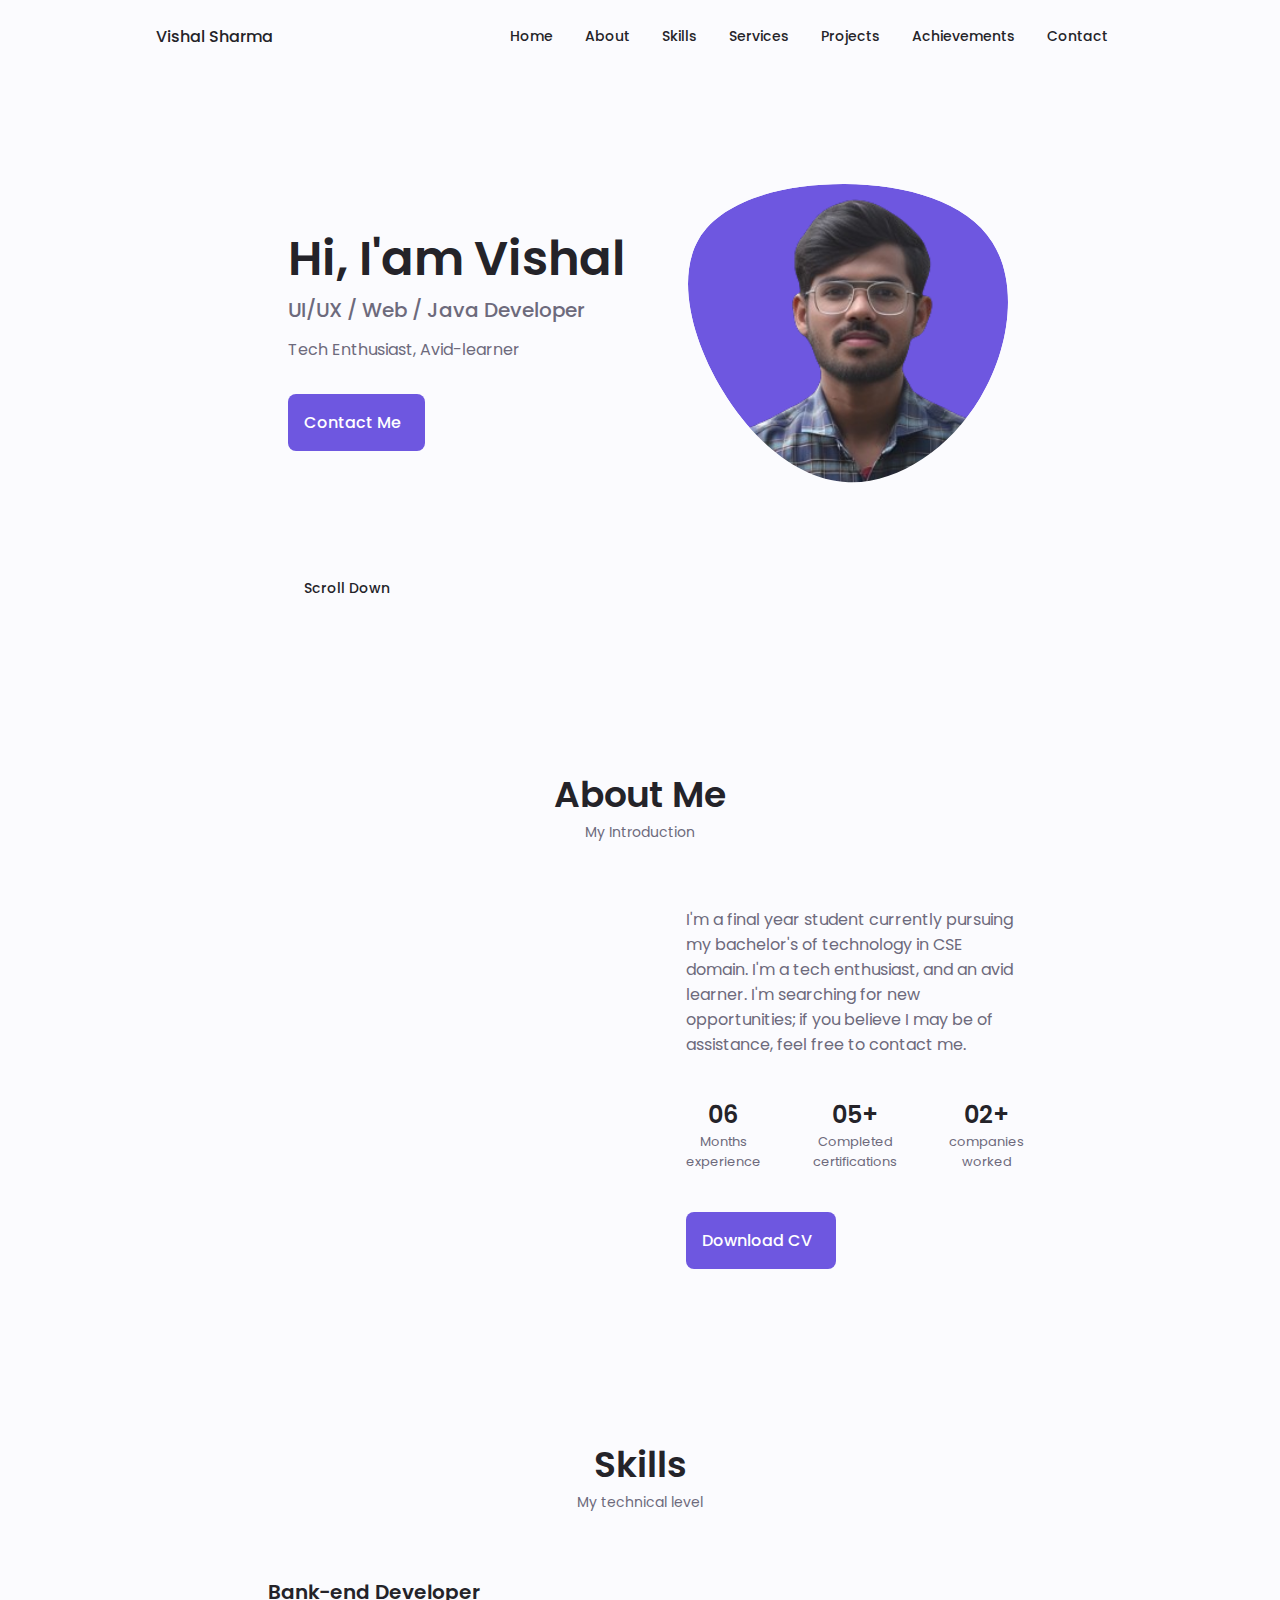
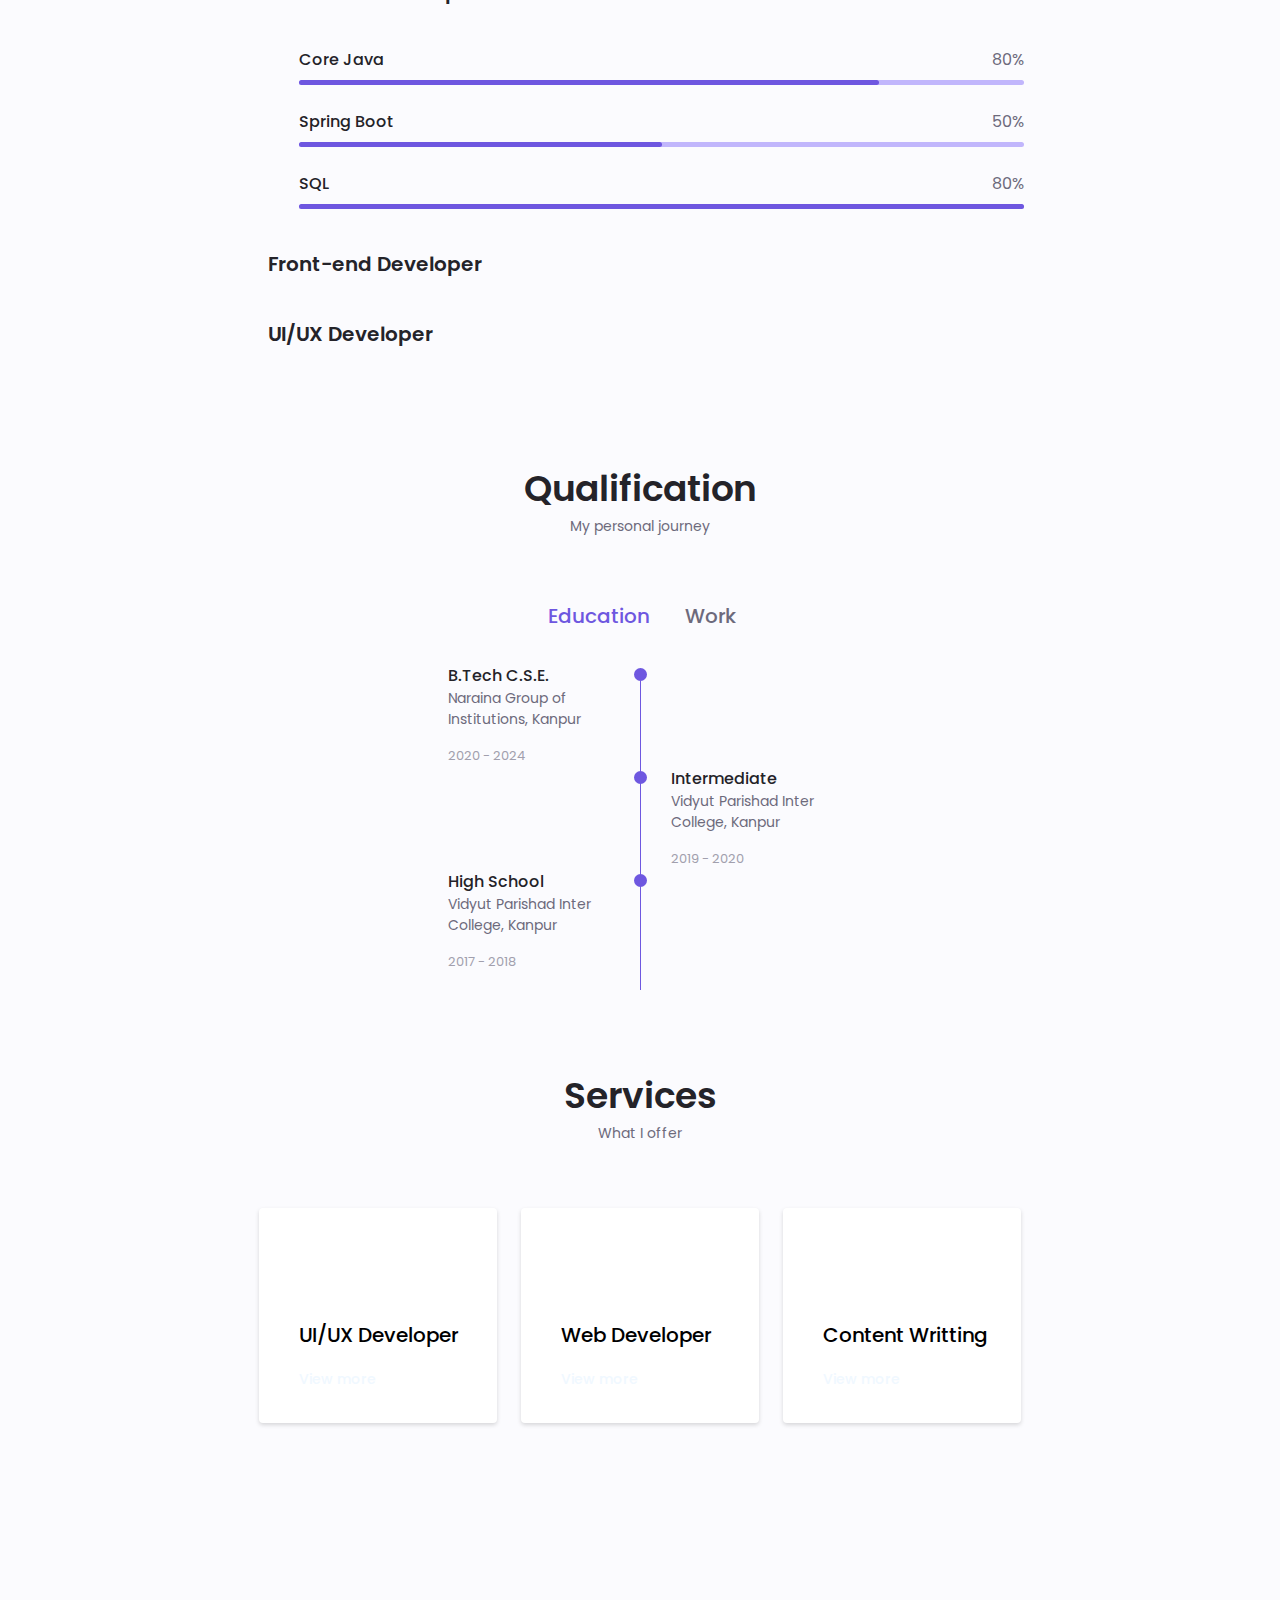
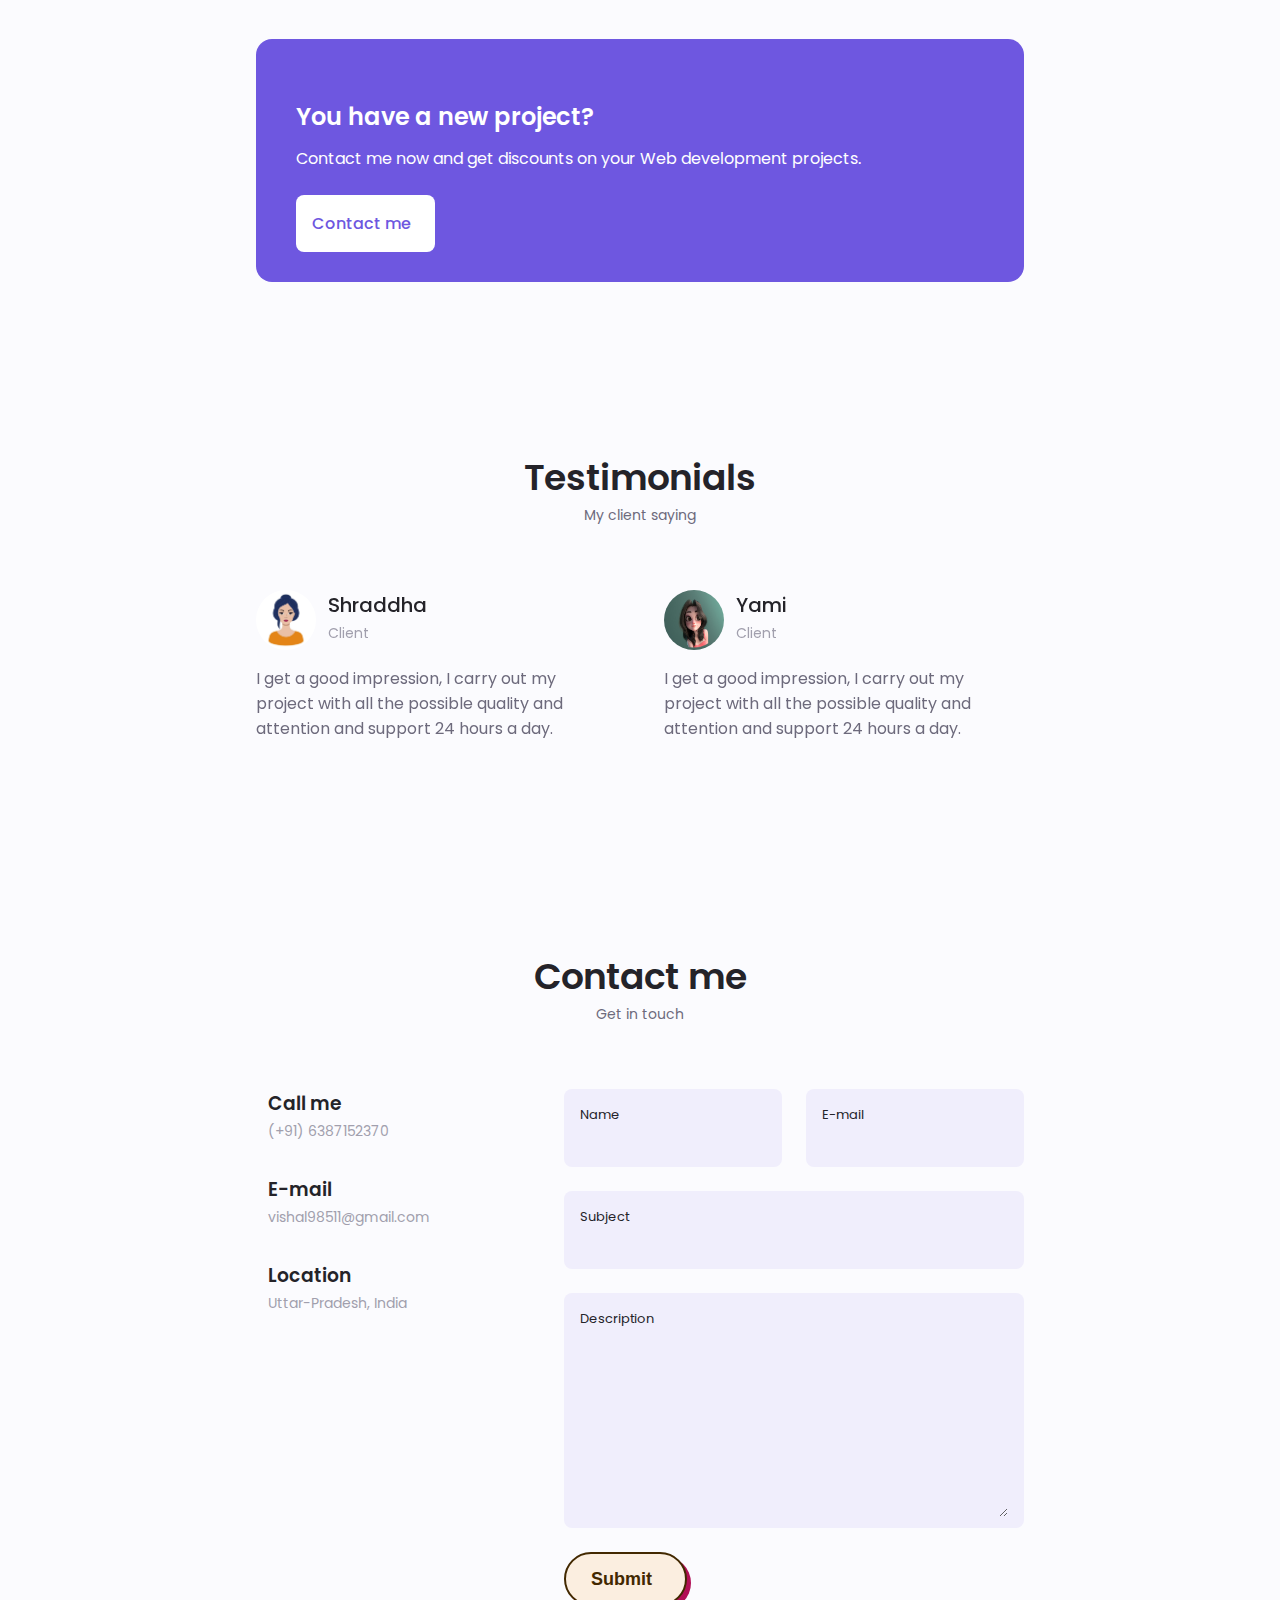
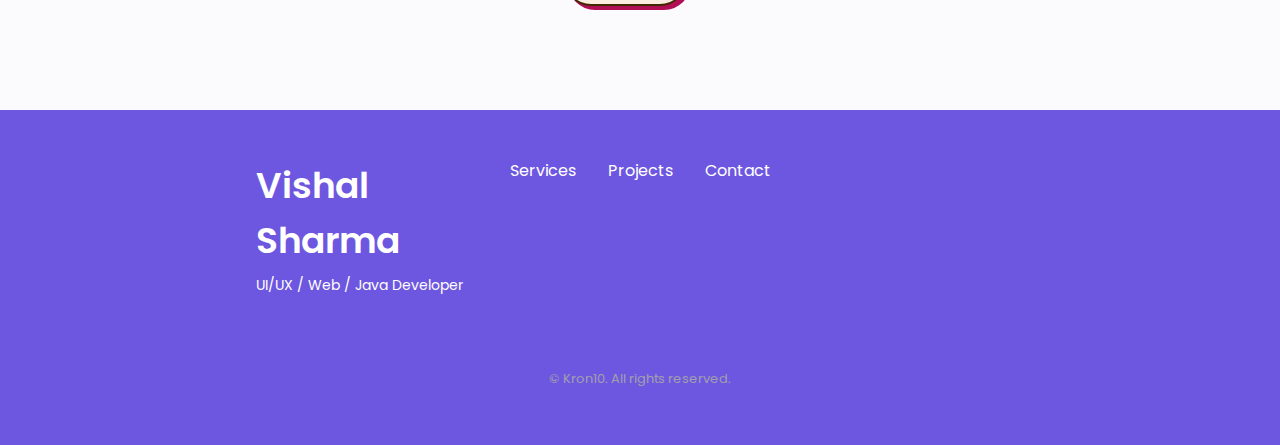
==== commit afdcbc3e: "Update index.html" ====
--- a/index.html
+++ b/index.html
@@ -156,7 +156,7 @@
                         </div>
 
                         <div class="about__buttons">
-                            <a download="" href="packages/pdf/" class="button button--flex">
+                            <a download="" href="packages/Vishal_Sharma_Resume.pdf" class="button button--flex">
                                 Download CV<i class="uil uil-download-alt button__icon"></i>
                             </a>
                         </div>
@@ -229,7 +229,7 @@
                                         <span class="skills__number">80%</span>
                                     </div>
                                     <div class="skills__bar">
-                                        <span class="skills__percentage skills__bank"></span>
+                                        <span class="skills__percentage skills__sql"></span>
                                     </div>
                                </div>
                                <div class="skills__data">
@@ -238,7 +238,7 @@
                                        <span class="skills__number">80%</span>
                                    </div>
                                    <div class="skills__bar">
-                                       <span class="skills__percentage skills__counter"></span>
+                                       <span class="skills__percentage skills__sql"></span>
                                    </div>
                                </div>
                                <div class="skills__data">
@@ -265,7 +265,7 @@
                                         <span class="skills__number">50%</span>
                                     </div>
                                     <div class="skills__bar">
-                                        <span class="skills__percentage skills__office"></span>
+                                        <span class="skills__percentage skills__js"></span>
                                     </div>
                                  </div>
                             </div>
--- a/packages/css/styles.css
+++ b/packages/css/styles.css
@@ -517,51 +517,31 @@
 }
 
 .skills__html {
-  width: 90%;
+  width: 80%;
 }
 
 .skills__css {
+  width: 50%;
+}
+
+.skills__js {
+  width: 50%;
+}
+
+.skills__python {
   width: 80%;
 }
 
-.skills__js {
-  width: 60%;
-}
-
-.skills__wordpress {
-  width: 70%;
-}
-
-.skills__python {
-  width: 60%;
-}
-
 .skills__tab {
-  width: 70%;
-}
-
-.skills__sql {
   width: 50%;
 }
 
 .skills__google {
-  width: 70%;
-}
-
-.skills__bank {
+  width: 50%;
+}
+
+.skills__office {
   width: 80%;
-}
-
-.skills__google {
-  width: 70%;
-}
-
-.skills__counter {
-  width: 80%;
-}
-
-.skills__office {
-  width: 90%;
 }
 
 .skills__close .skills__list {
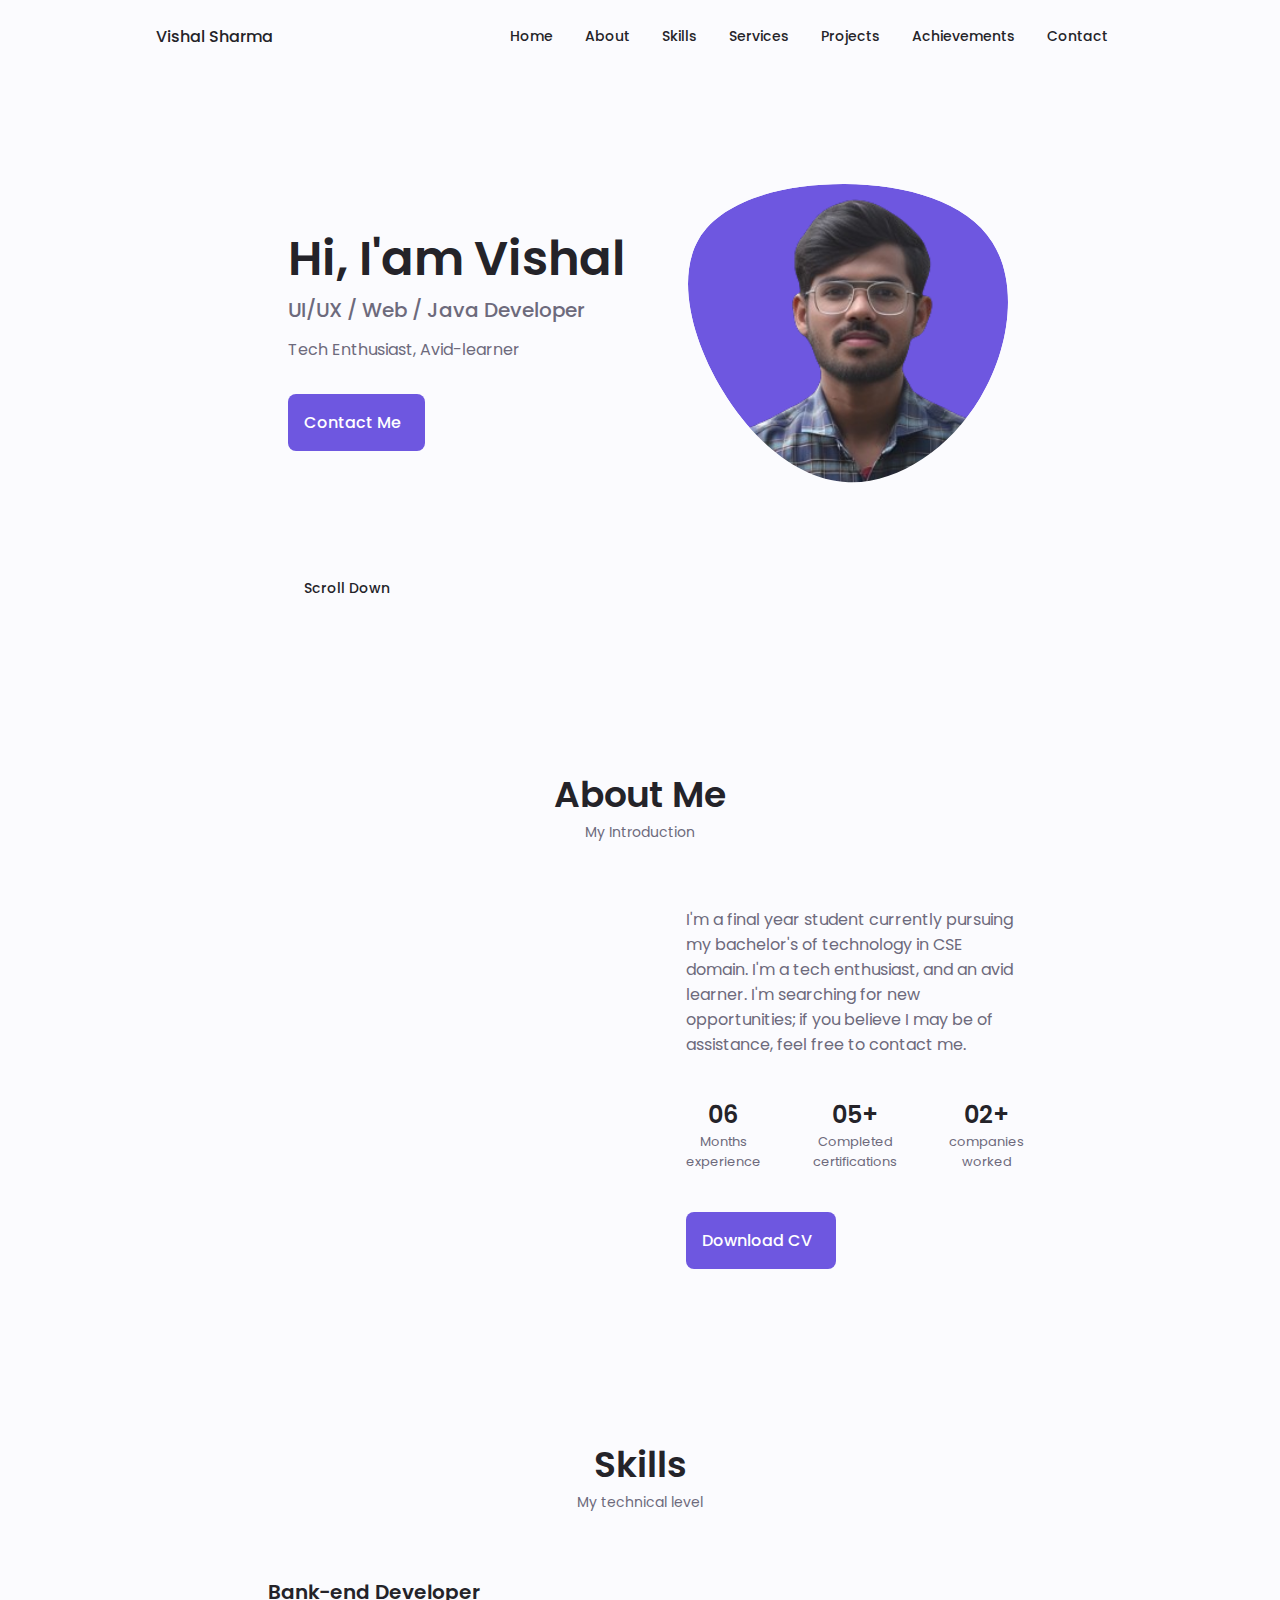
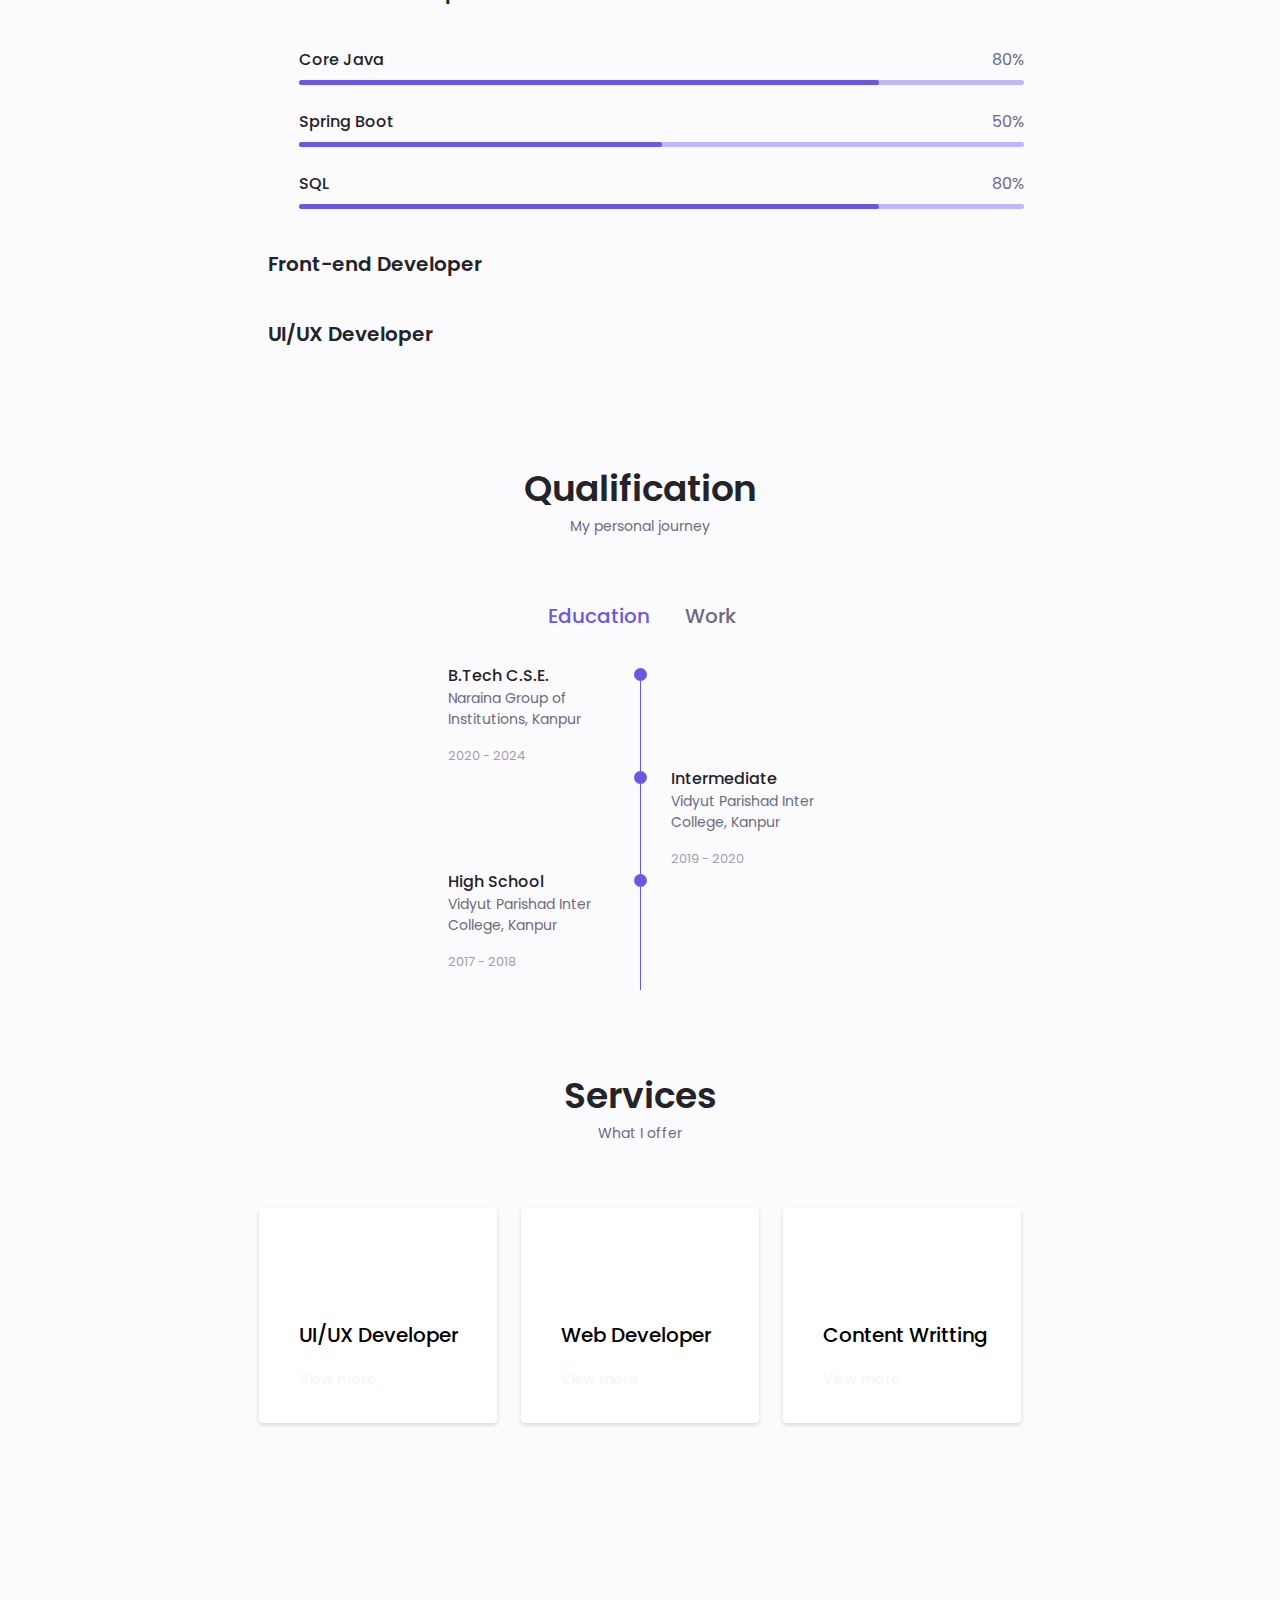
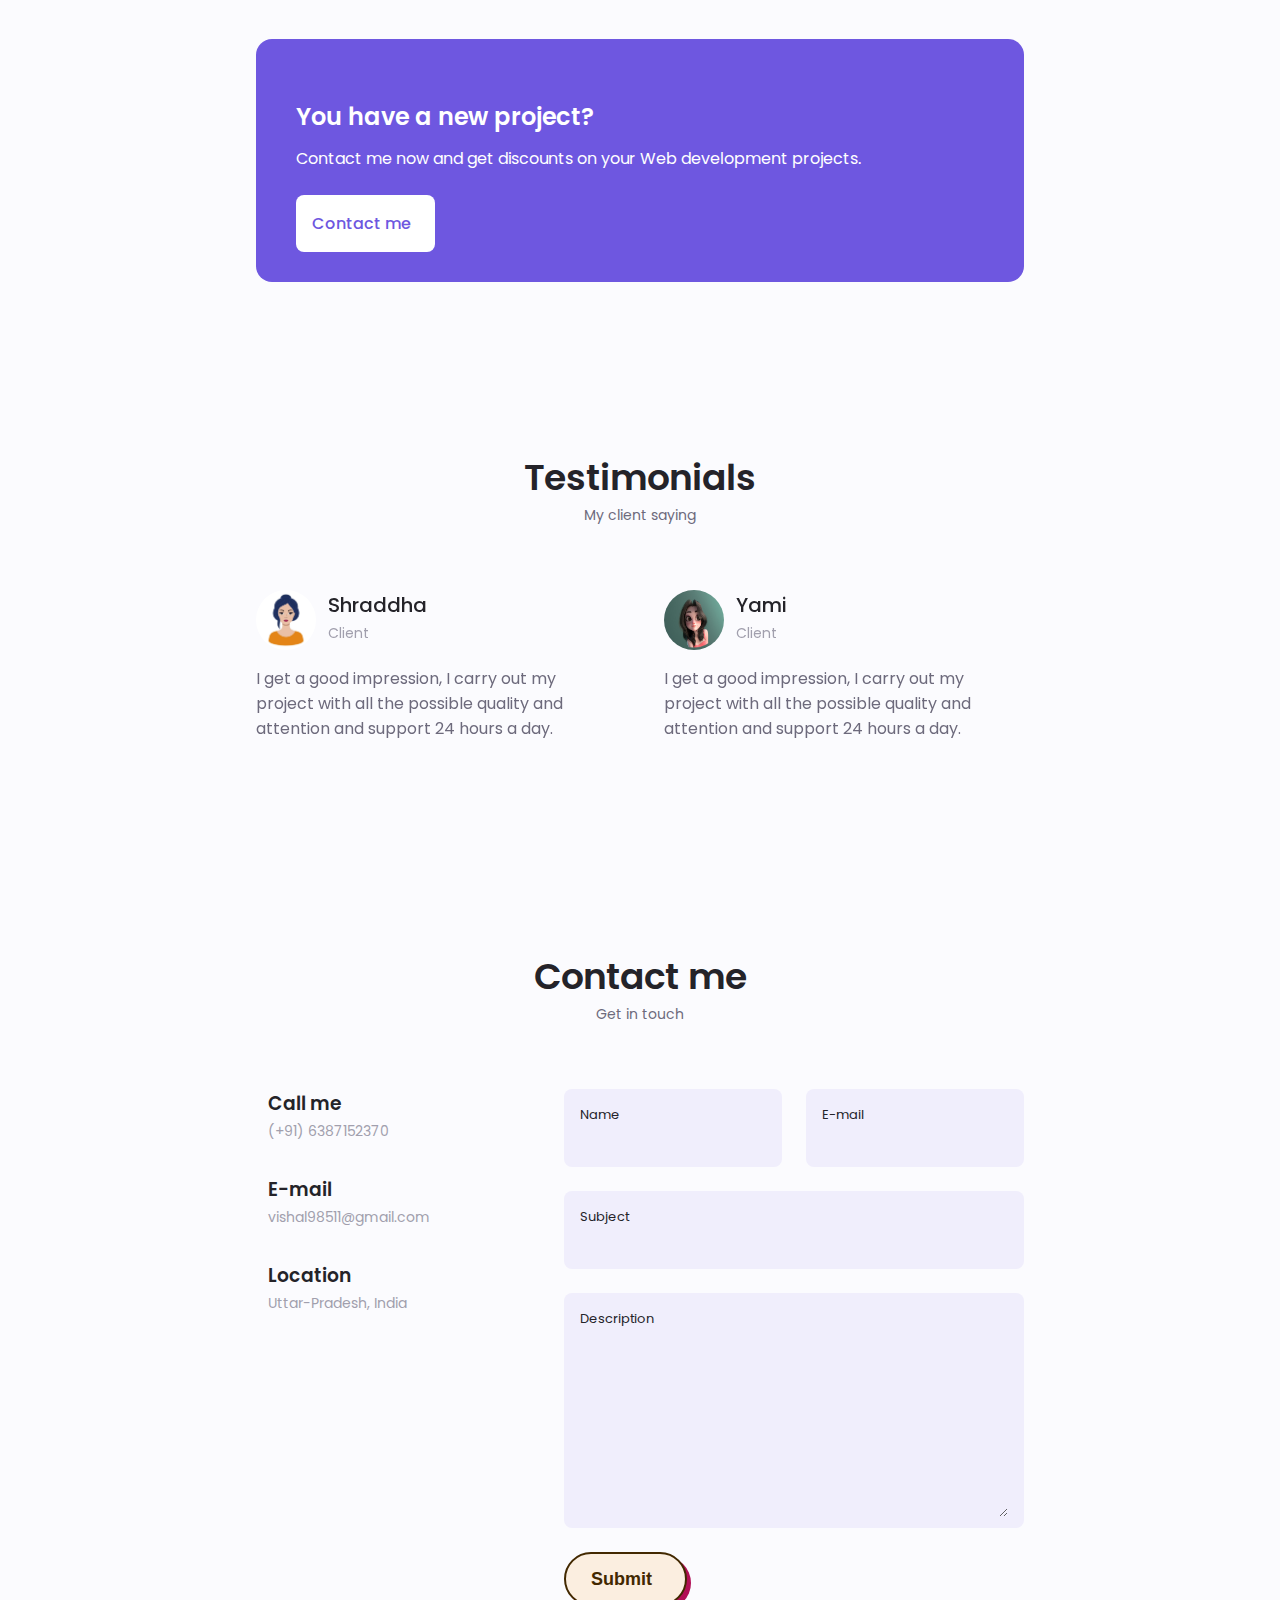
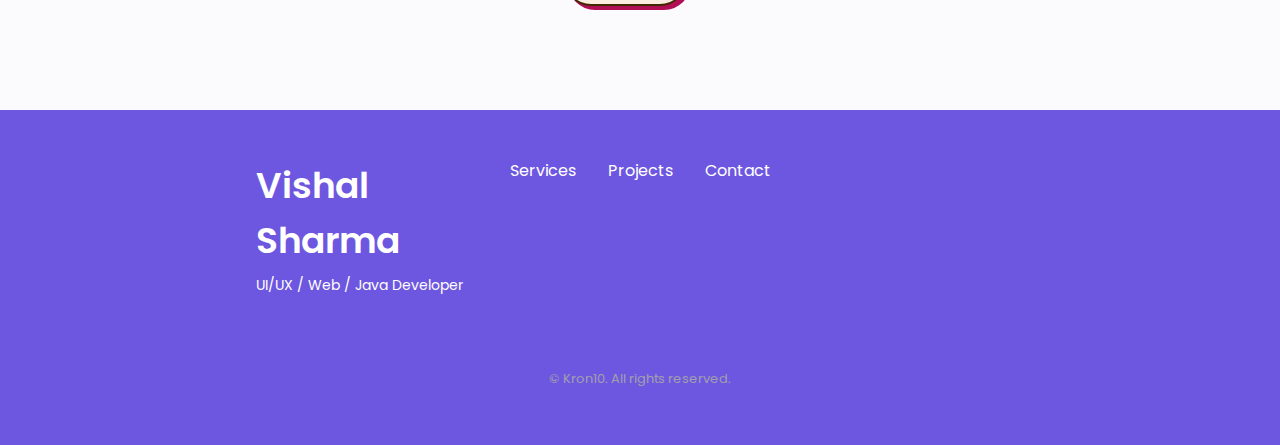
==== commit ebb8cabc: "Update index.html" ====
--- a/index.html
+++ b/index.html
@@ -207,7 +207,7 @@
                                        <span class="skills__number">80%</span>
                                    </div>
                                    <div class="skills__bar">
-                                       <span class="skills__percentage skills__sql"></span>
+                                       <span class="skills__percentage skills__html"></span>
                                    </div>
                                </div>
                             </div>
@@ -229,7 +229,7 @@
                                         <span class="skills__number">80%</span>
                                     </div>
                                     <div class="skills__bar">
-                                        <span class="skills__percentage skills__sql"></span>
+                                        <span class="skills__percentage skills__html"></span>
                                     </div>
                                </div>
                                <div class="skills__data">
@@ -238,7 +238,7 @@
                                        <span class="skills__number">80%</span>
                                    </div>
                                    <div class="skills__bar">
-                                       <span class="skills__percentage skills__sql"></span>
+                                       <span class="skills__percentage skills__html"></span>
                                    </div>
                                </div>
                                <div class="skills__data">
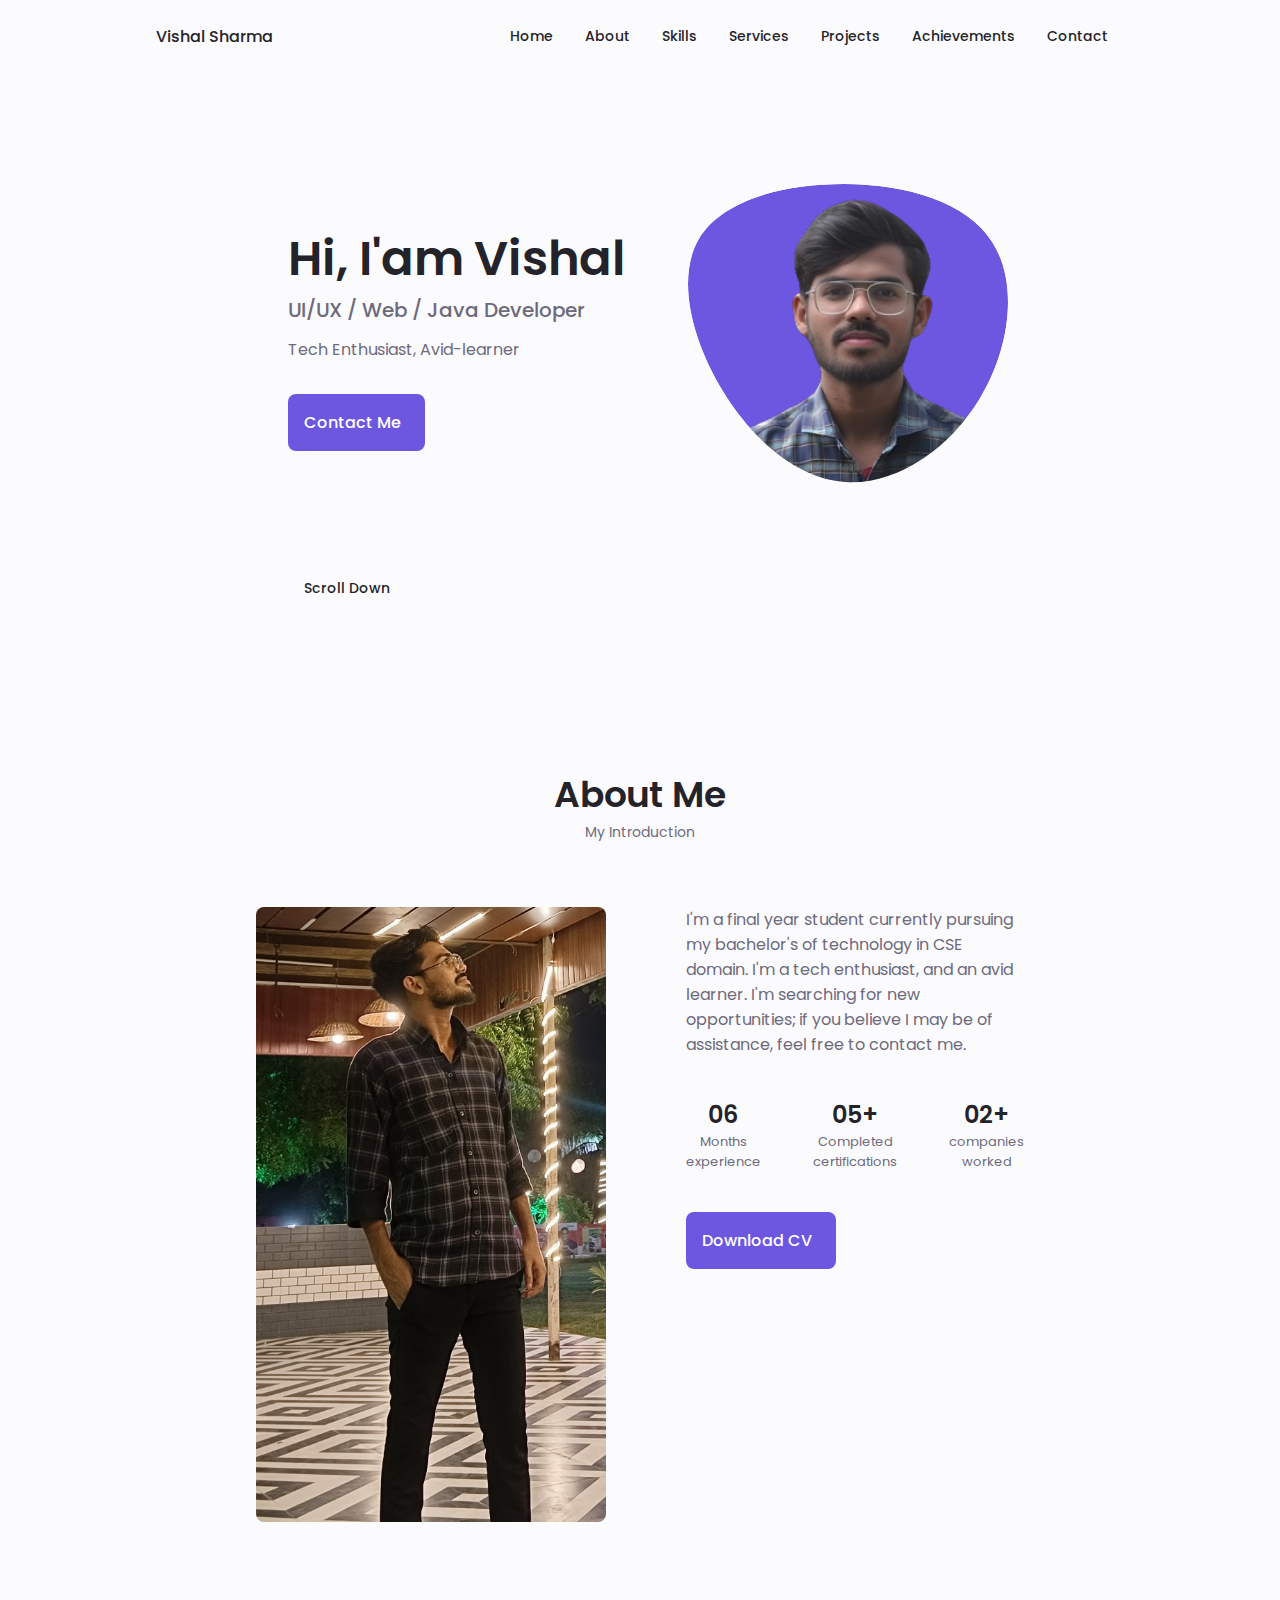
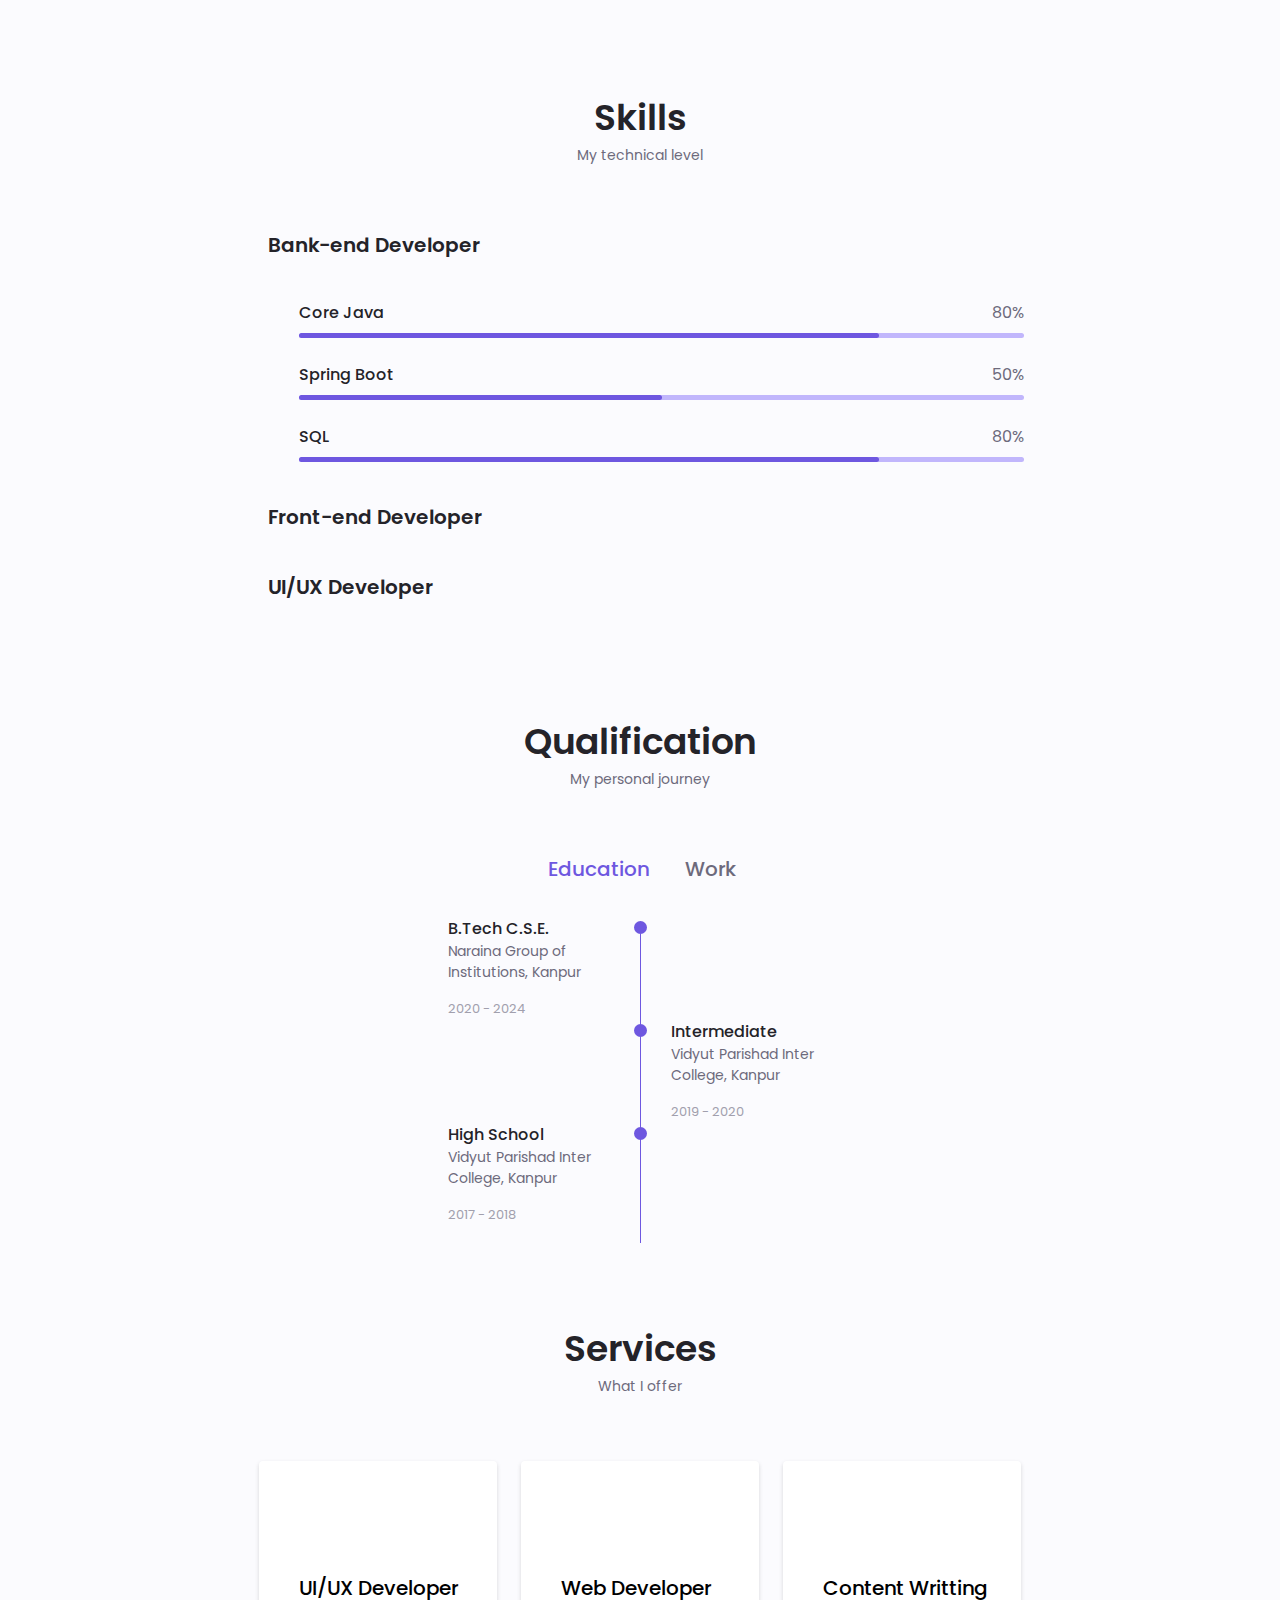
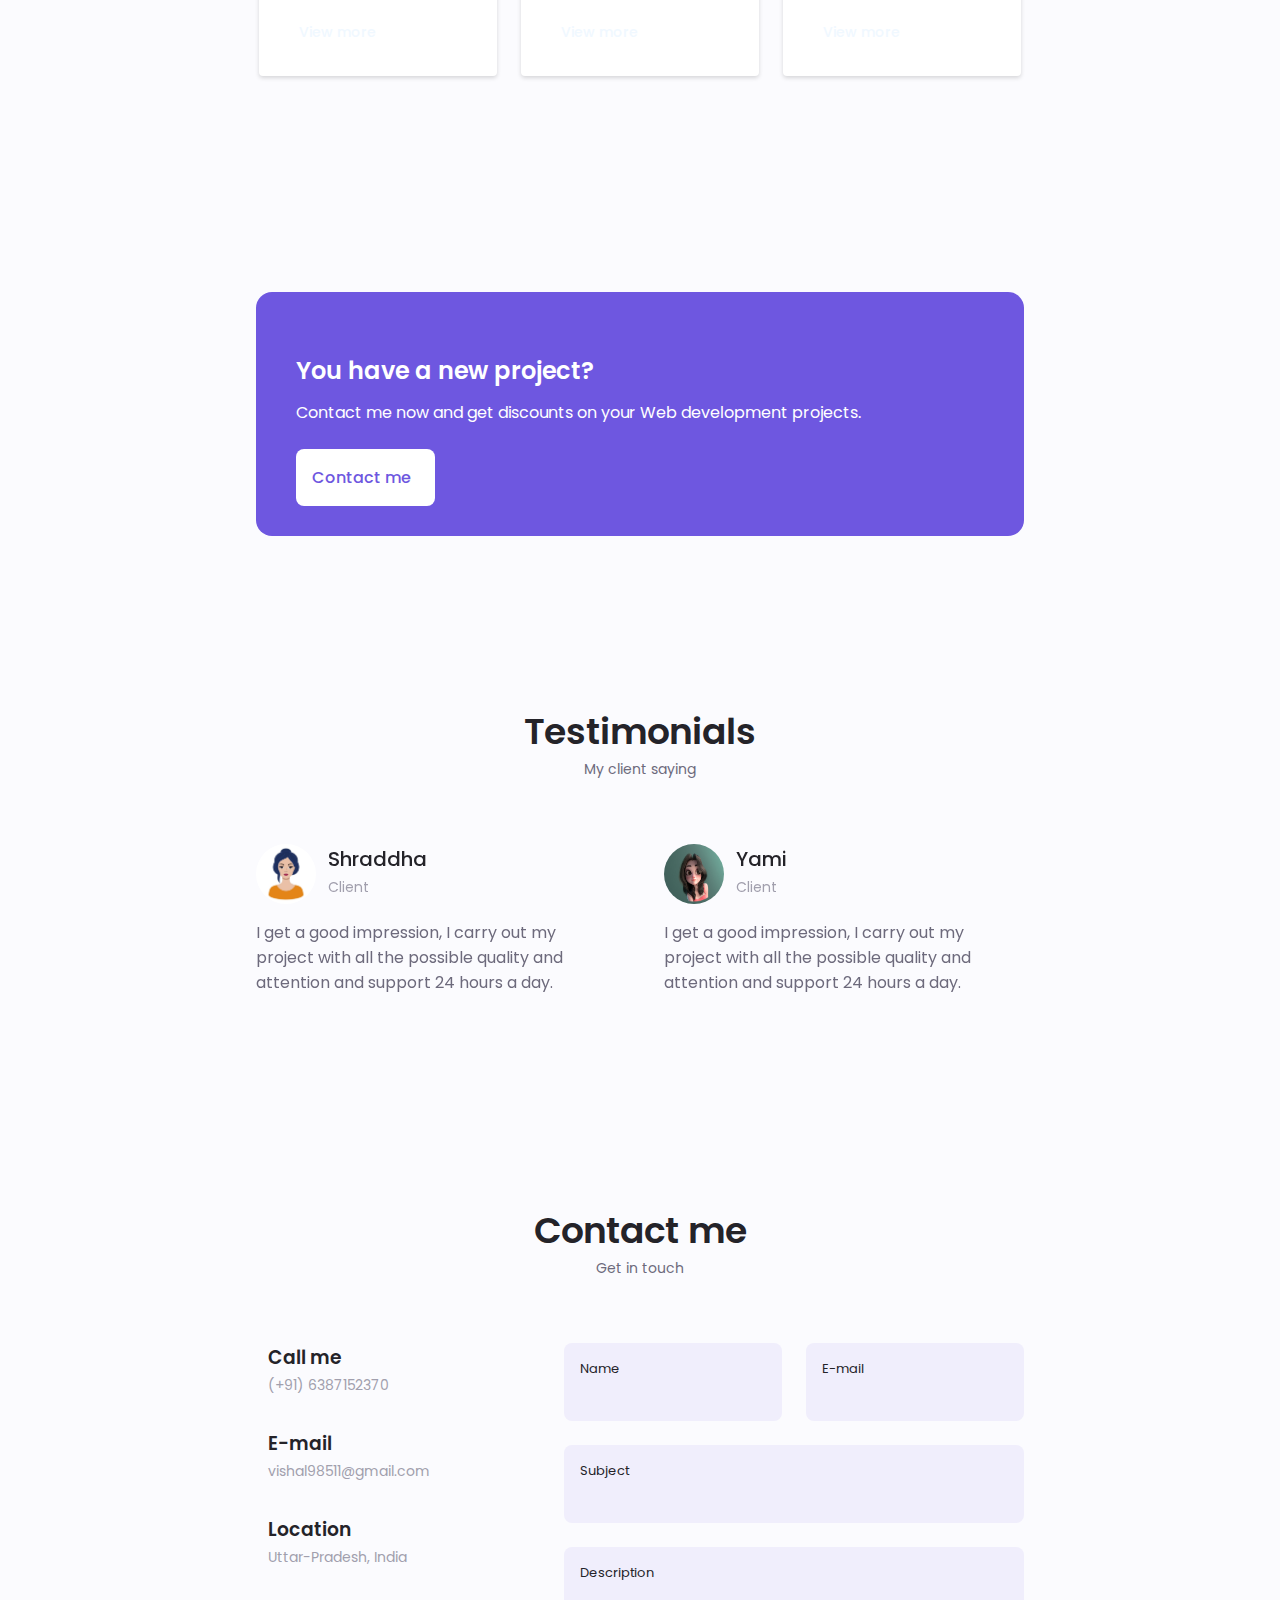
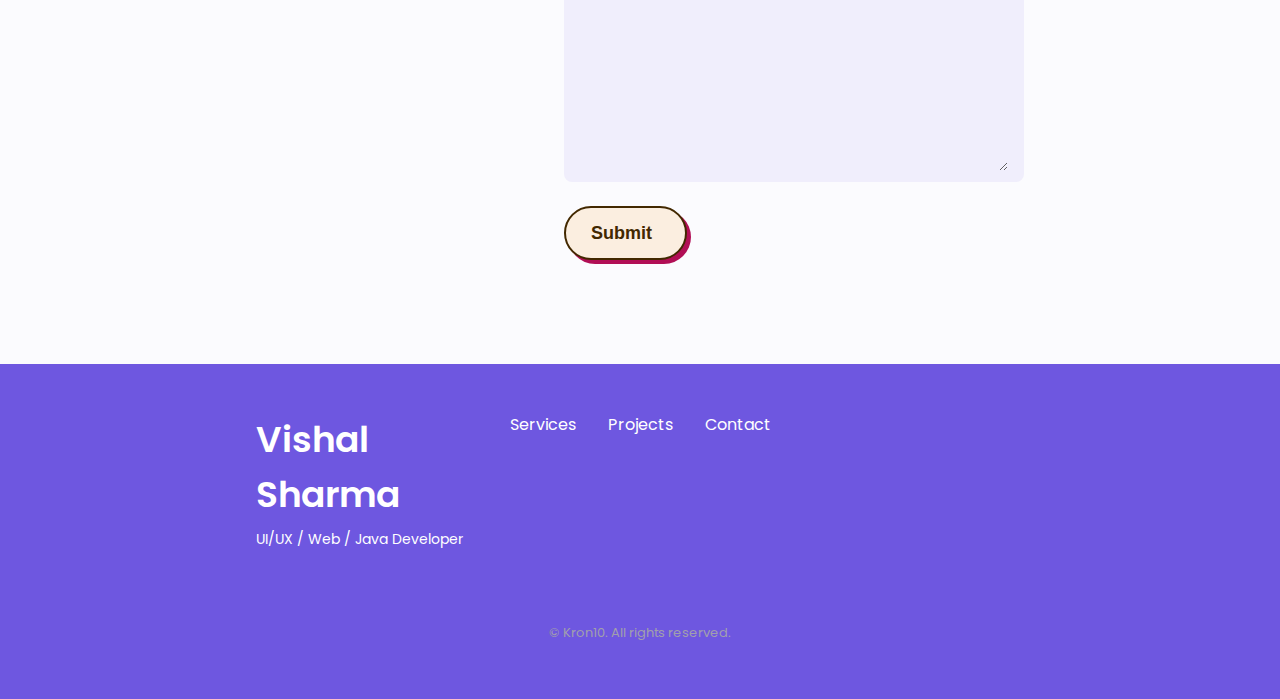
==== commit 4a76551d: "Update index.html" ====
--- a/index.html
+++ b/index.html
@@ -15,6 +15,7 @@
         <link rel="stylesheet" href="./packages/css/styles.css">
 
         <title>Vishal Sharma</title>
+        
     </head>
     <body>
         <!--==================== HEADER ====================-->
@@ -135,7 +136,7 @@
                 <span class="section__subtitle">My Introduction</span>
 
                 <div class="about__container container grid">
-                    <img src="/packages/images/17061628872411.JPG" alt="" class="about__img">
+                    <img src="packages/images/1718215795987.jpg" alt="" class="about__img">
                     <div class="about__data">
                         <p class="about__description">
                             I'm a final year student currently pursuing my bachelor's of technology in CSE domain. I'm a tech enthusiast, and an avid learner. I'm searching for new opportunities; if you believe I may be of assistance, feel free to contact me.
@@ -384,6 +385,23 @@
             
             <!--==================== QUALIFICATION CONTENT 2 ====================-->
             <div class="qualification__content" data-content id="work">
+               
+                <div class="qualification__data">
+                    <div></div>
+                   <div>
+                      <span class="qualification__rounder"></span>
+                      <span class="qualification__line"></span>
+                   </div>
+                    <div>
+                        <h3 class="qualification__title">Planning Department</h3>
+                        <span class="qualification__subtitle">Flipkart Farukhnagar BTS</span>
+                        <div class="qualification__calendar">
+                           <i class="uil uil-calendar-alt"></i>
+                           Aug 2024 - Oct 2024
+                        </div>
+                    </div>
+                </div>
+                
                 <!--==================== QUALIFICATION 1 ====================--> 
                 <div class="qualification__data">
                     <div>
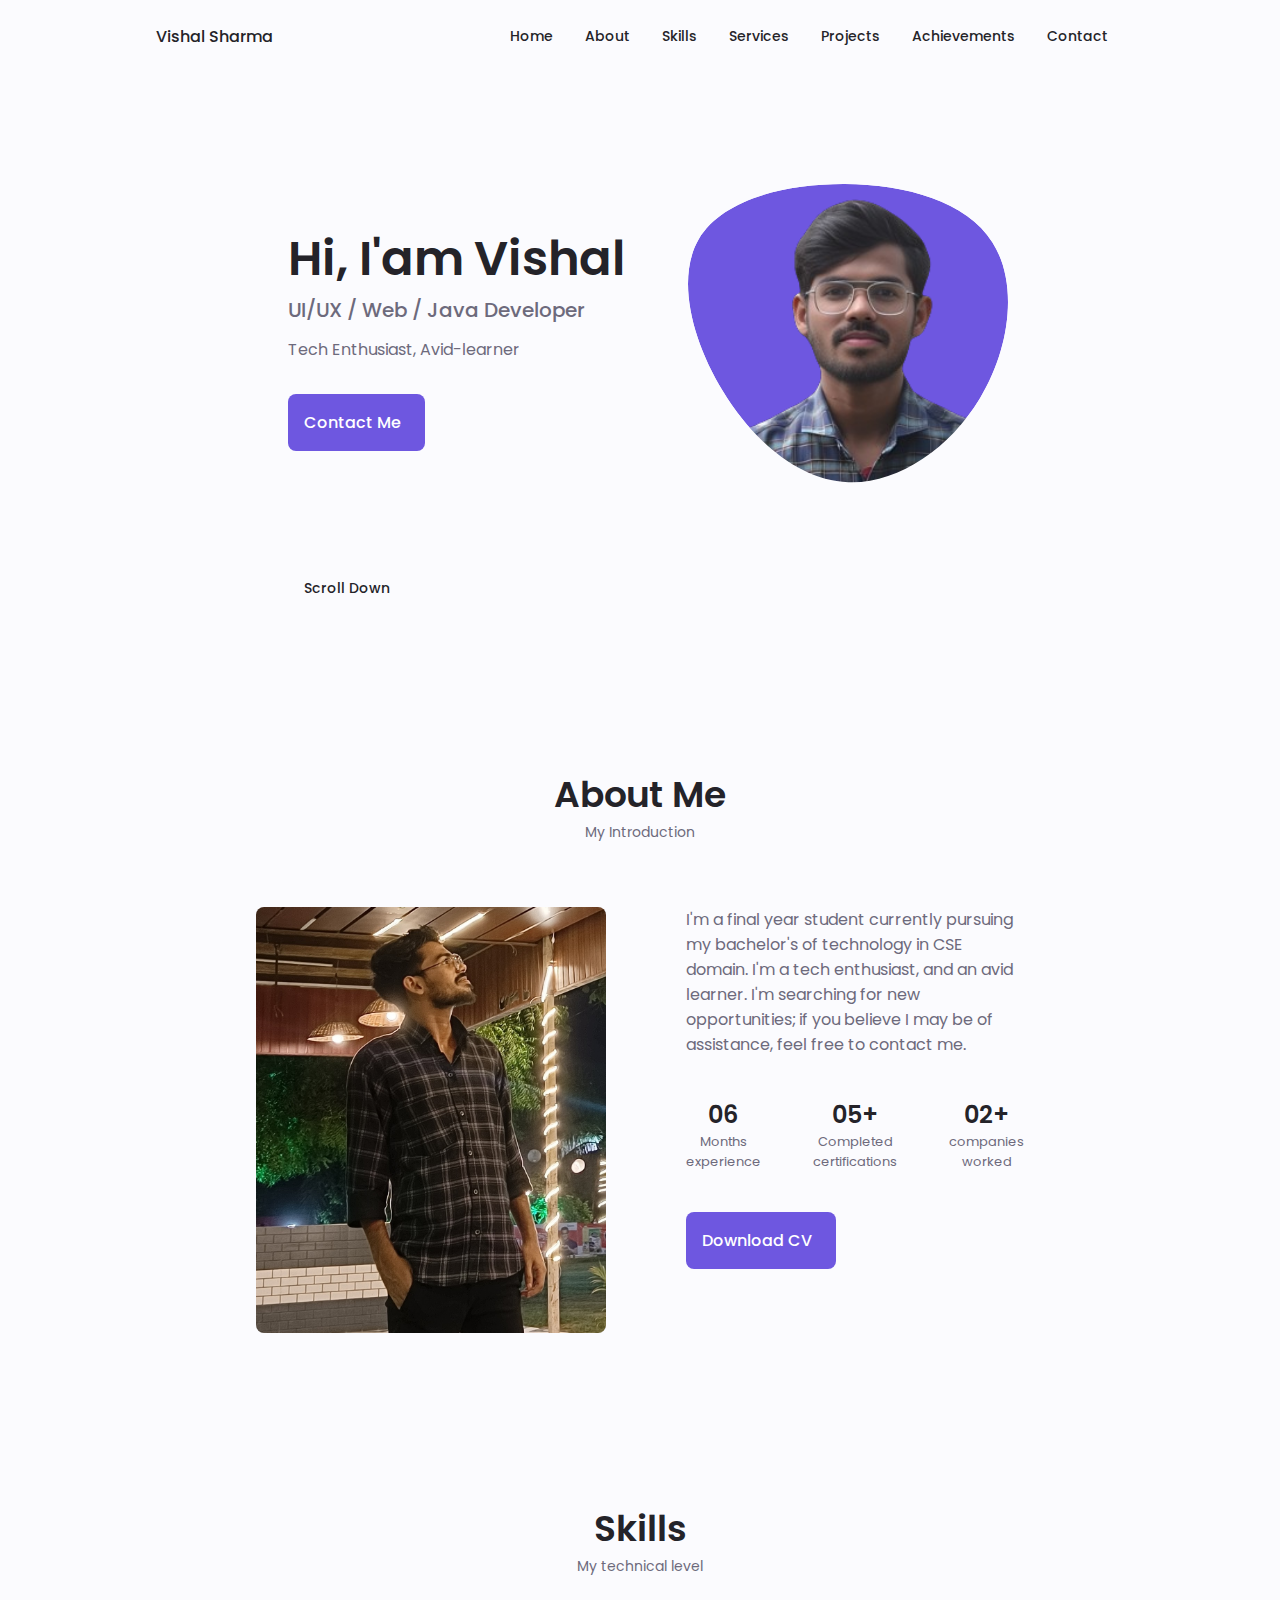
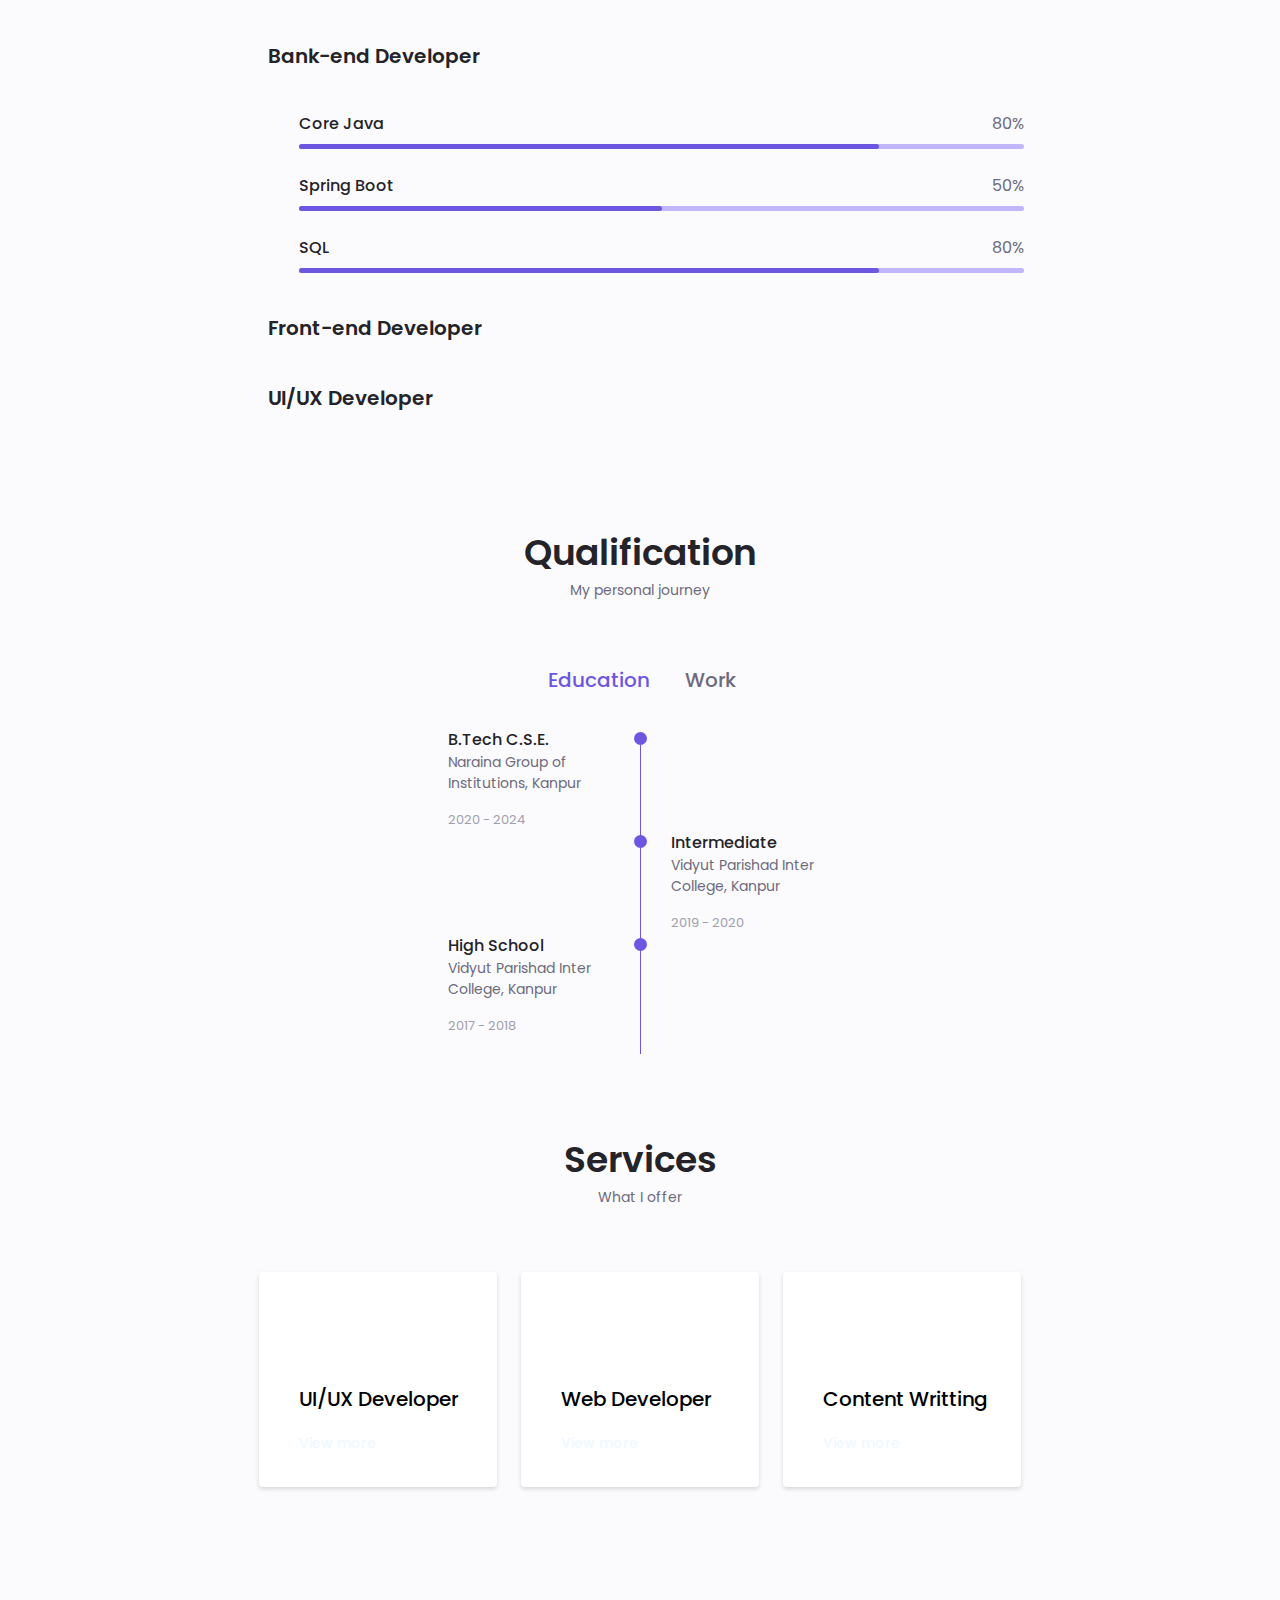
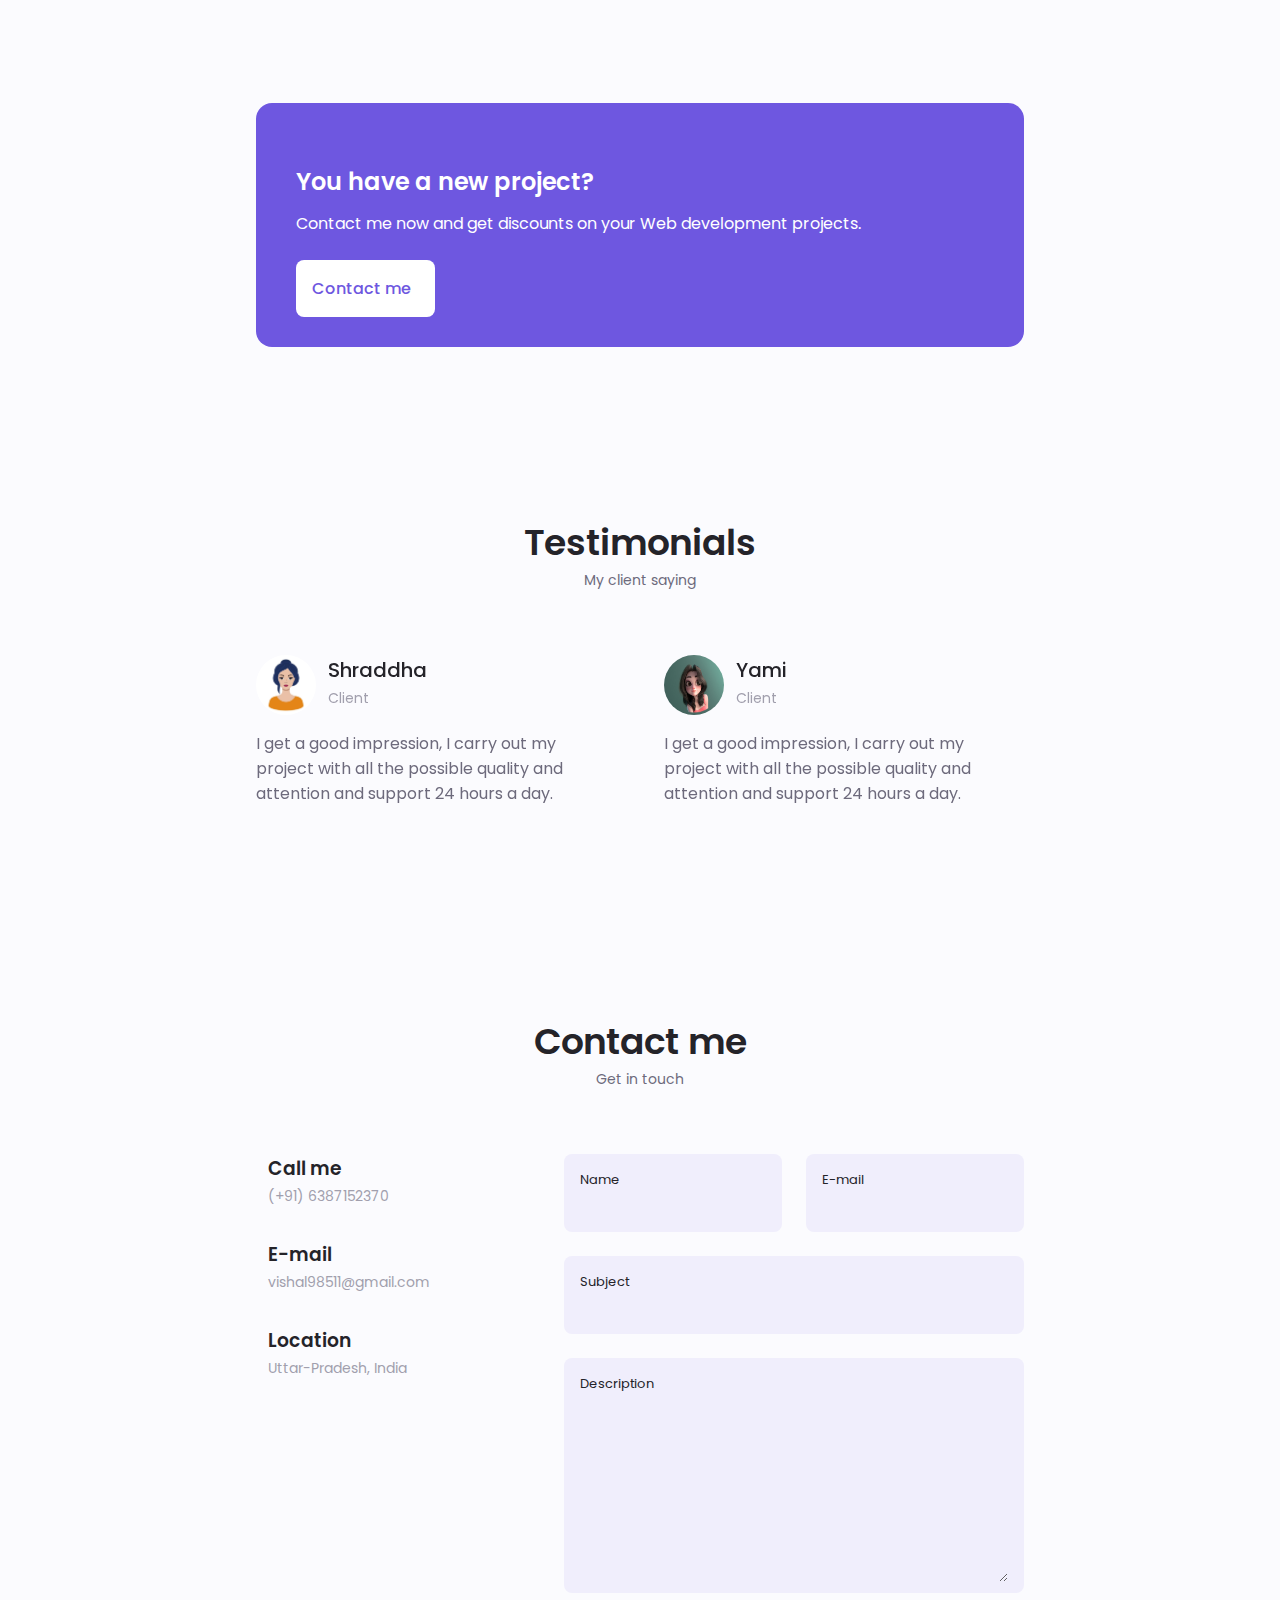
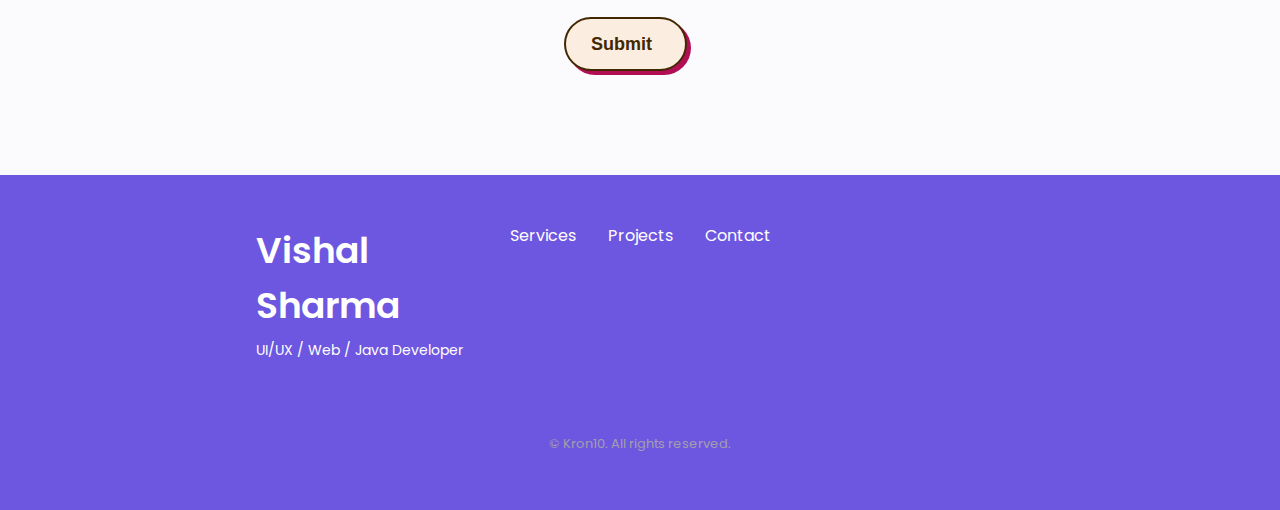
==== commit 19895beb: "Update index.html" ====
--- a/index.html
+++ b/index.html
@@ -784,7 +784,7 @@
                         <a href="#services" class="footer__link">Services</a>
                     </li>
                     <li>
-                        <a href="#portfolio" class="footer__link">Projects</a>
+                        <a href="/Project.html" class="footer__link">Projects</a>
                     </li>
                     <li>
                         <a href="#contact" class="footer__link">Contact</a>
